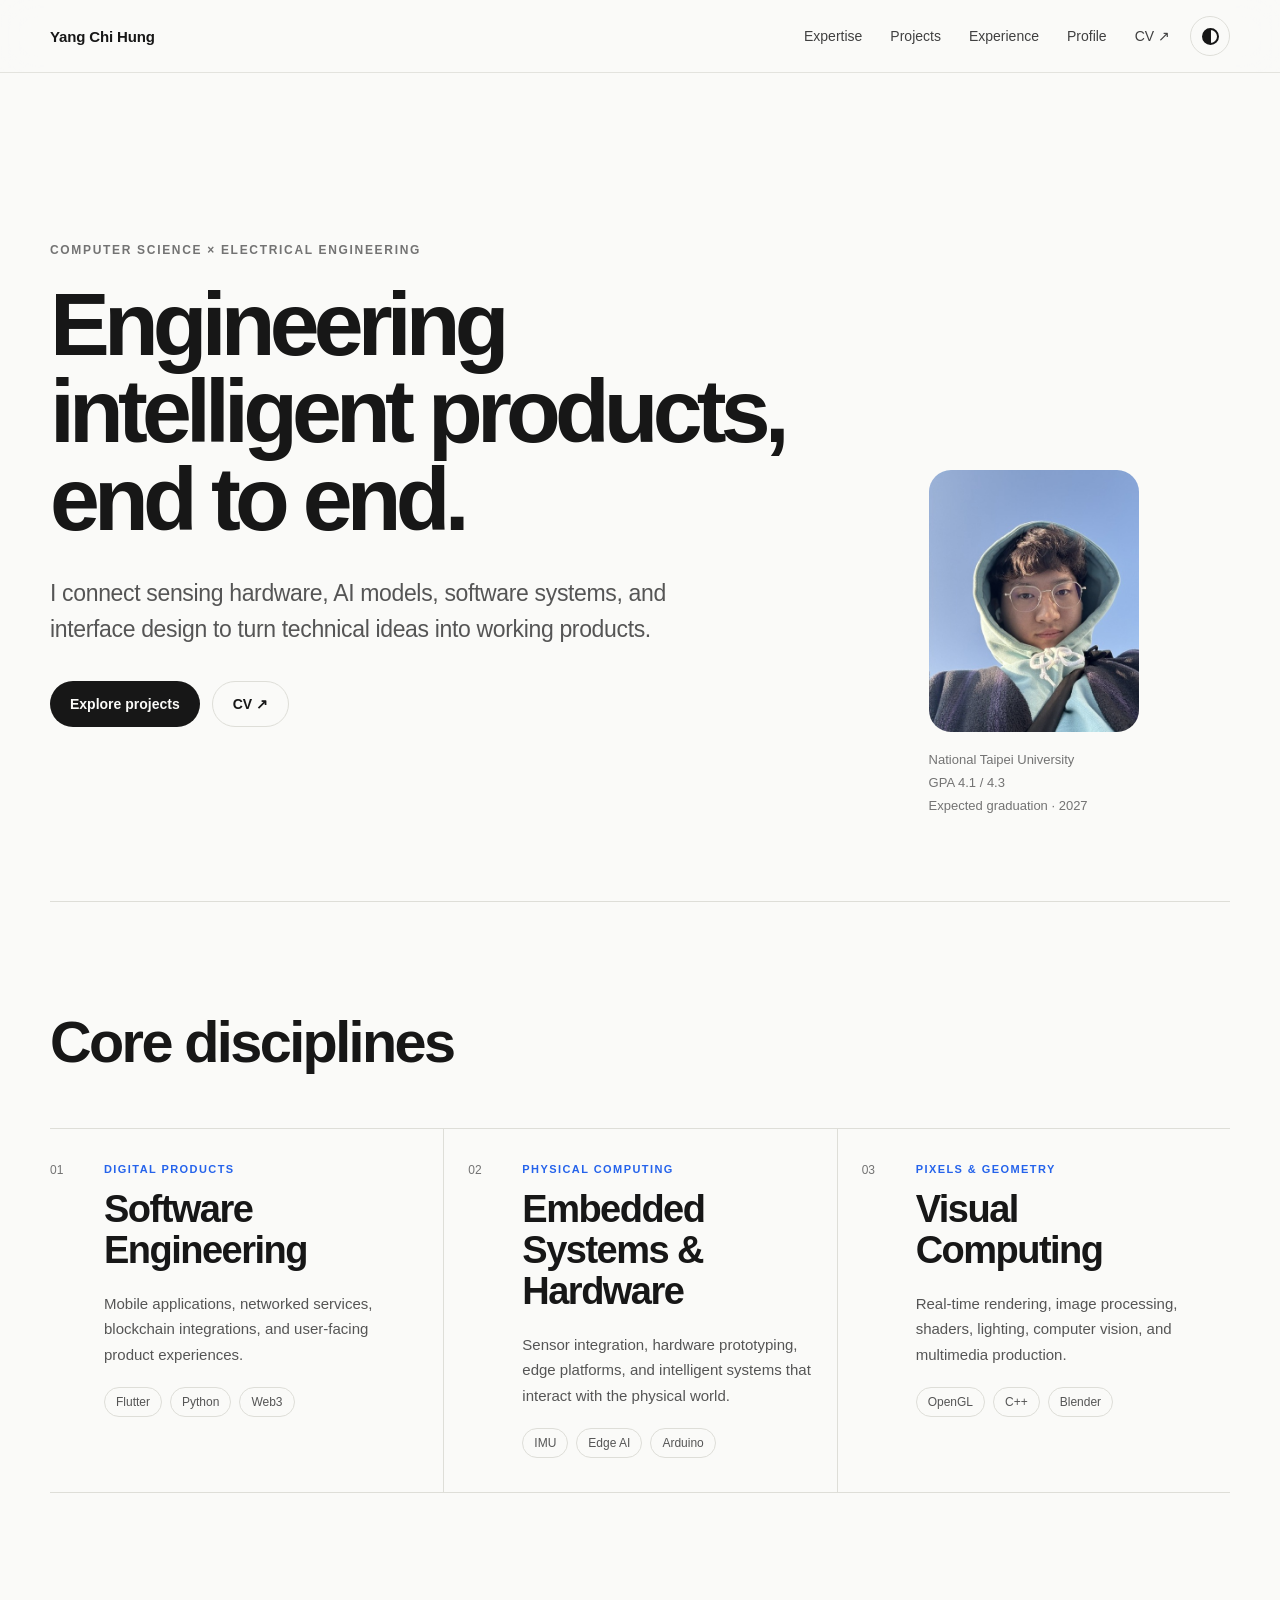
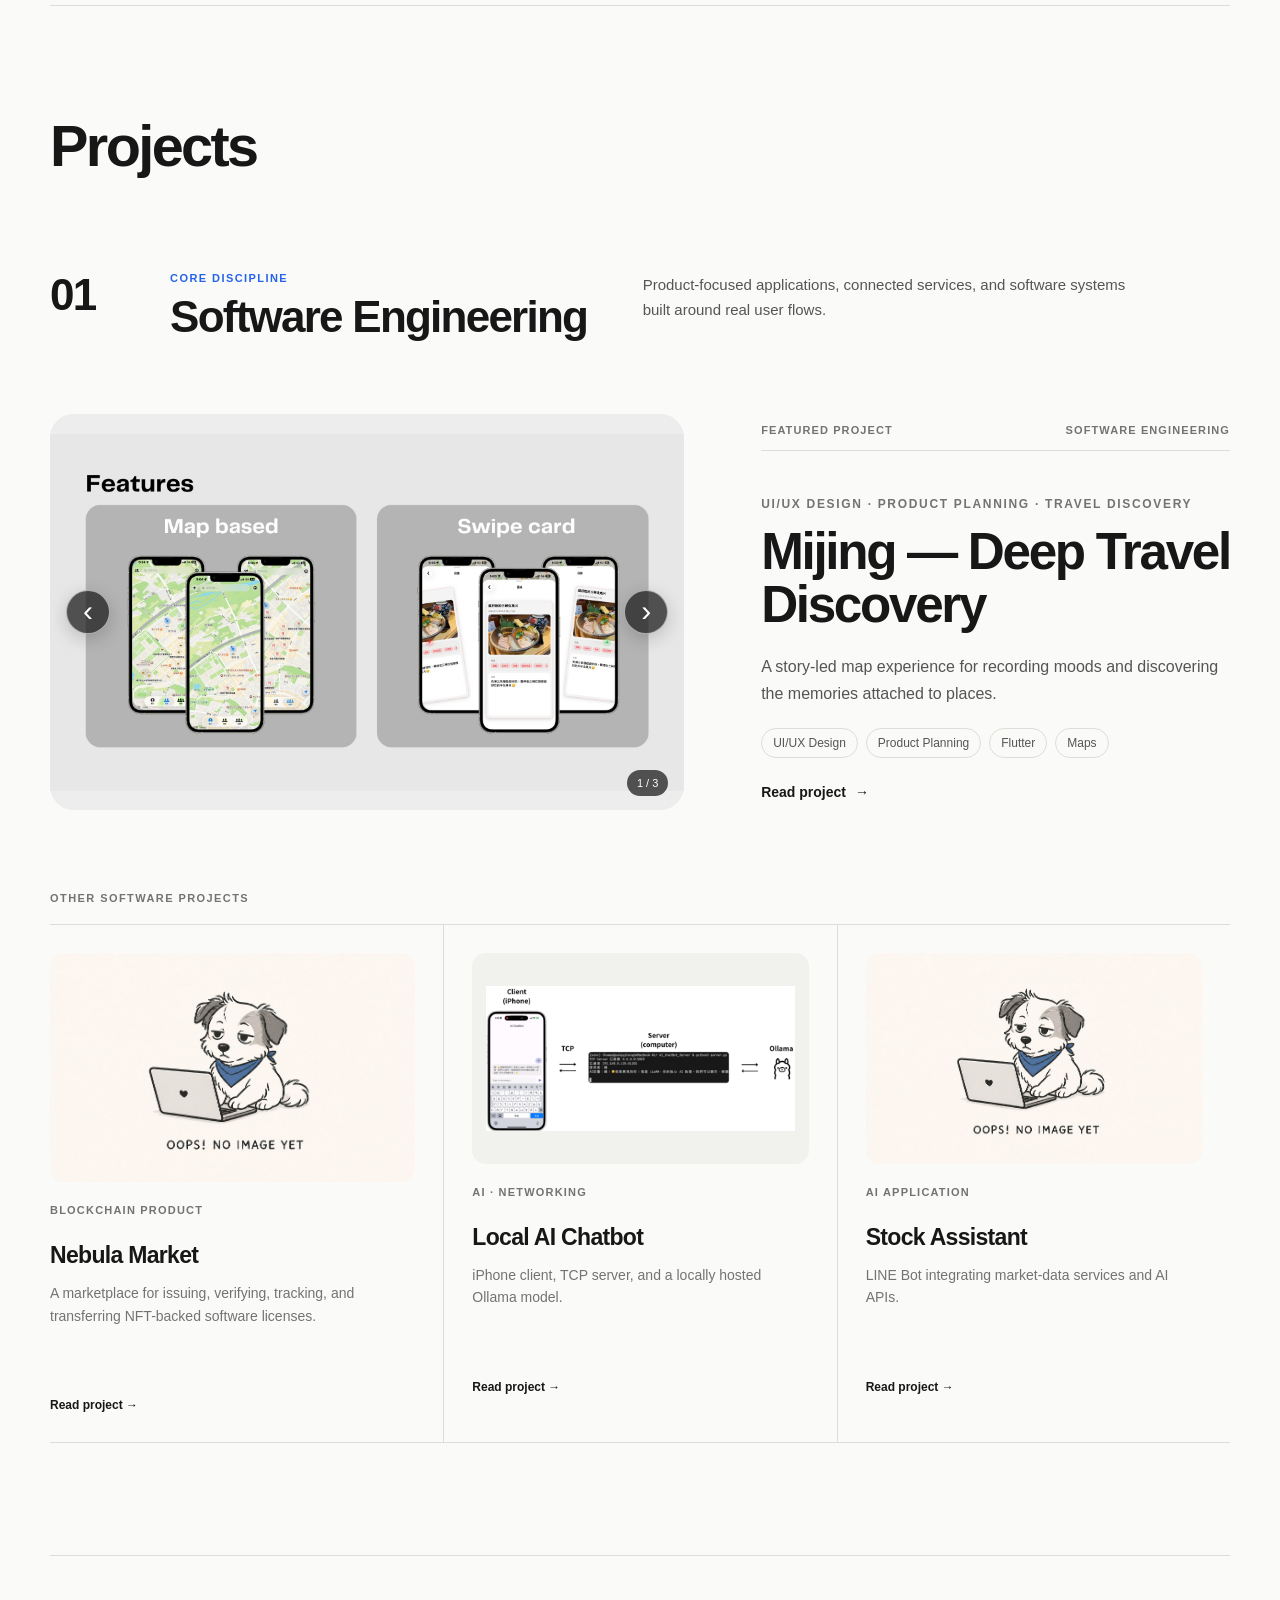
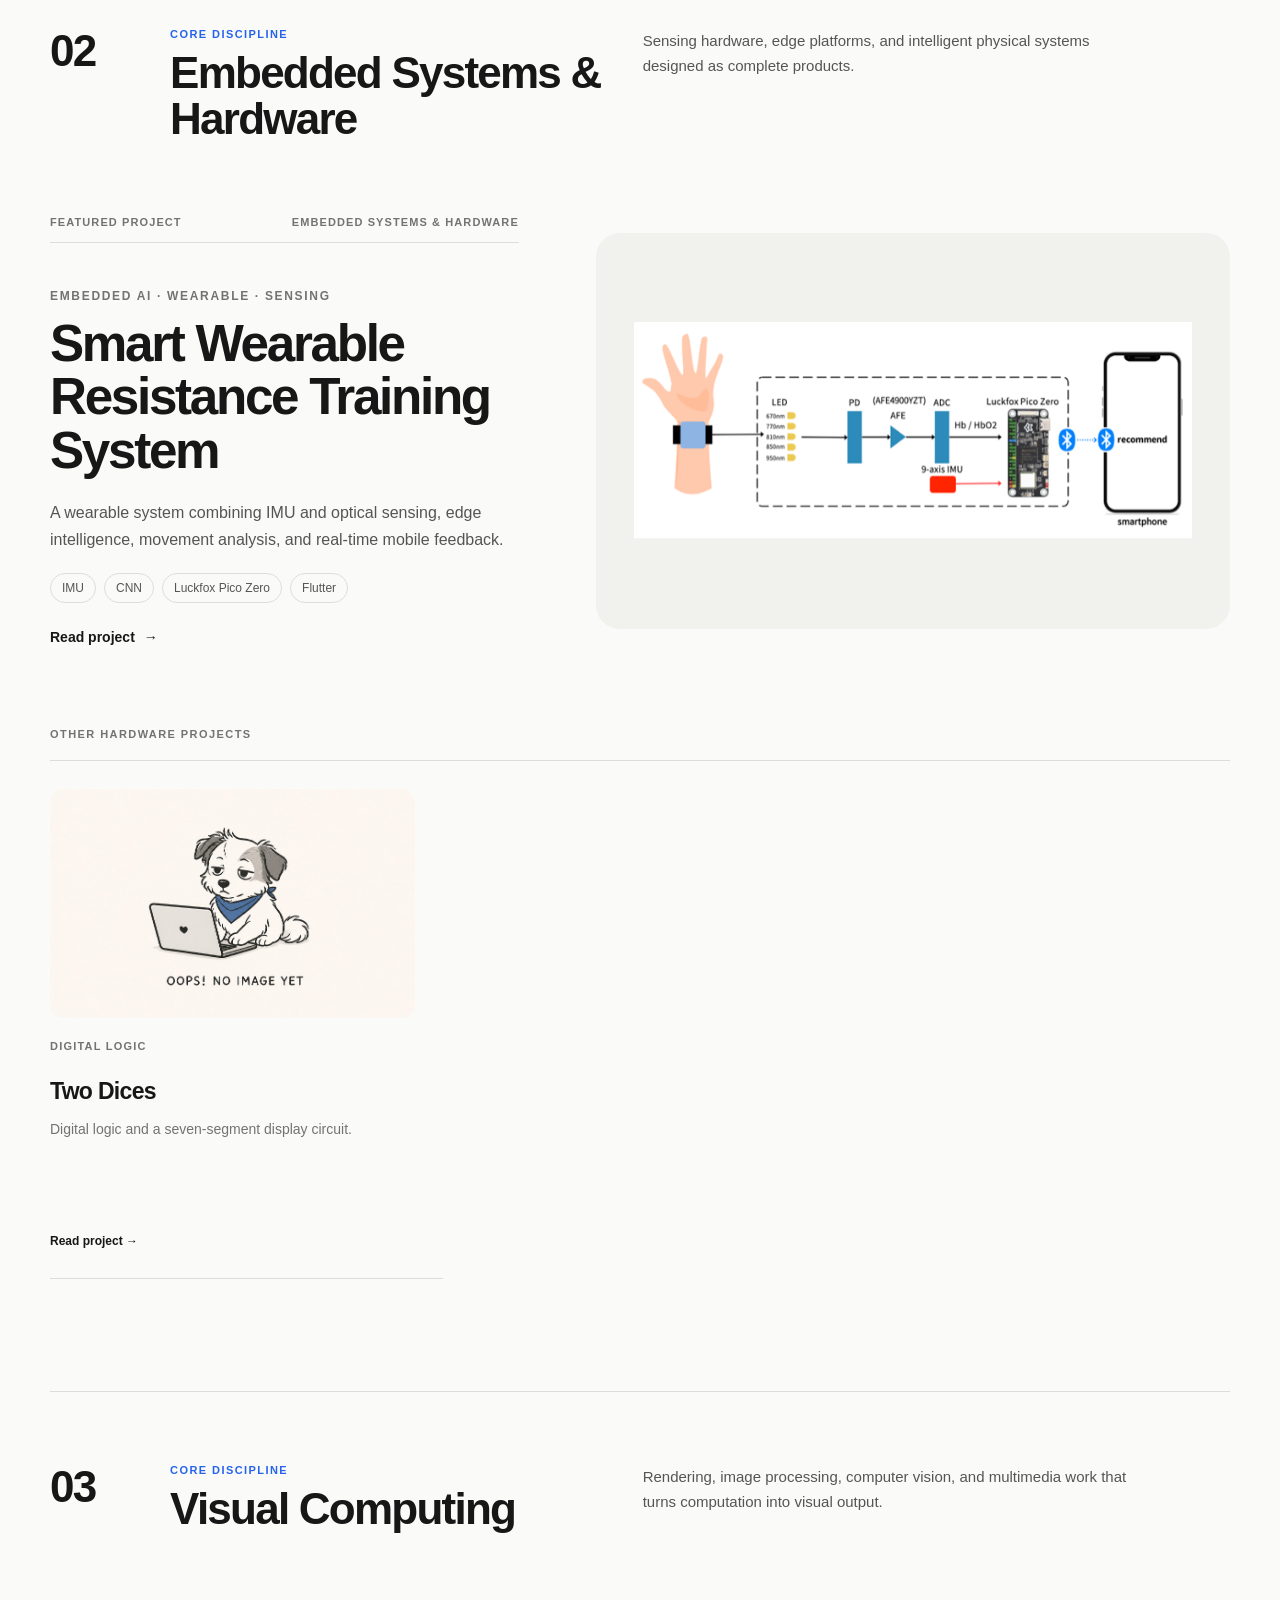
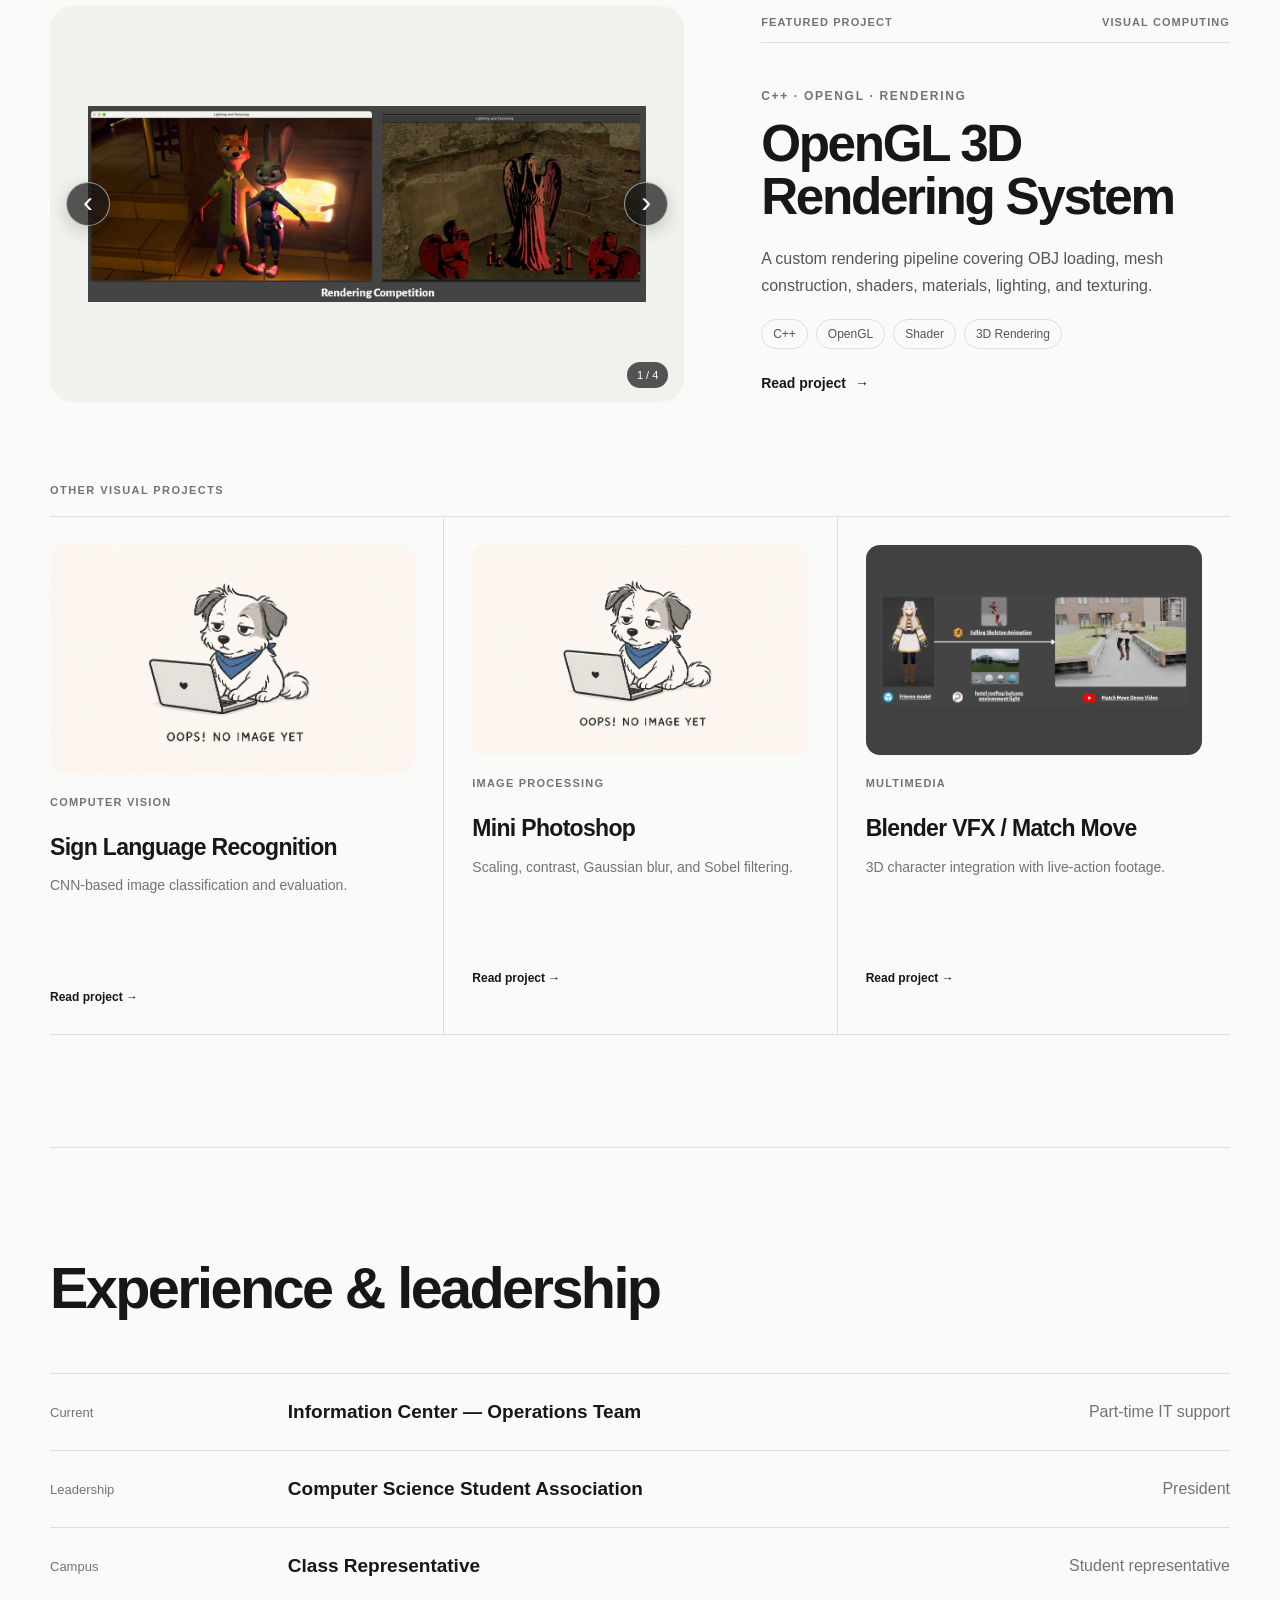
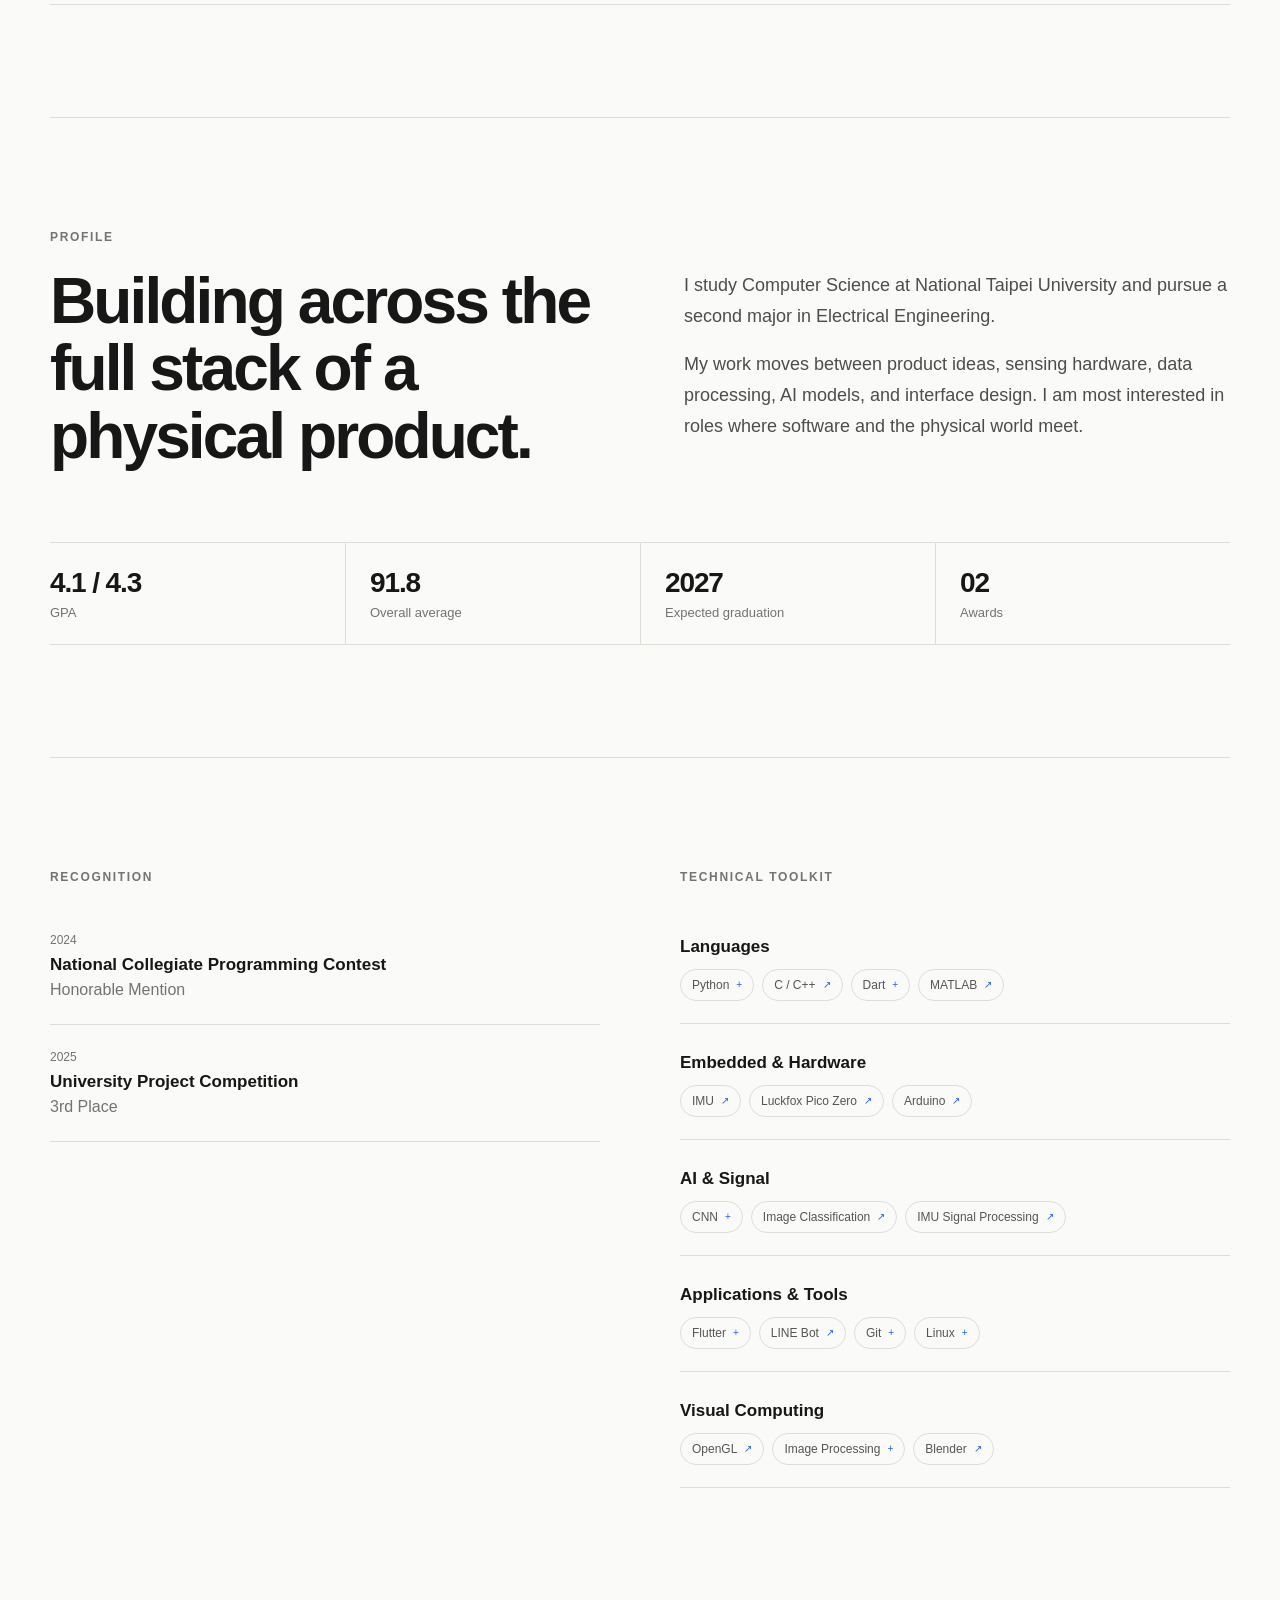
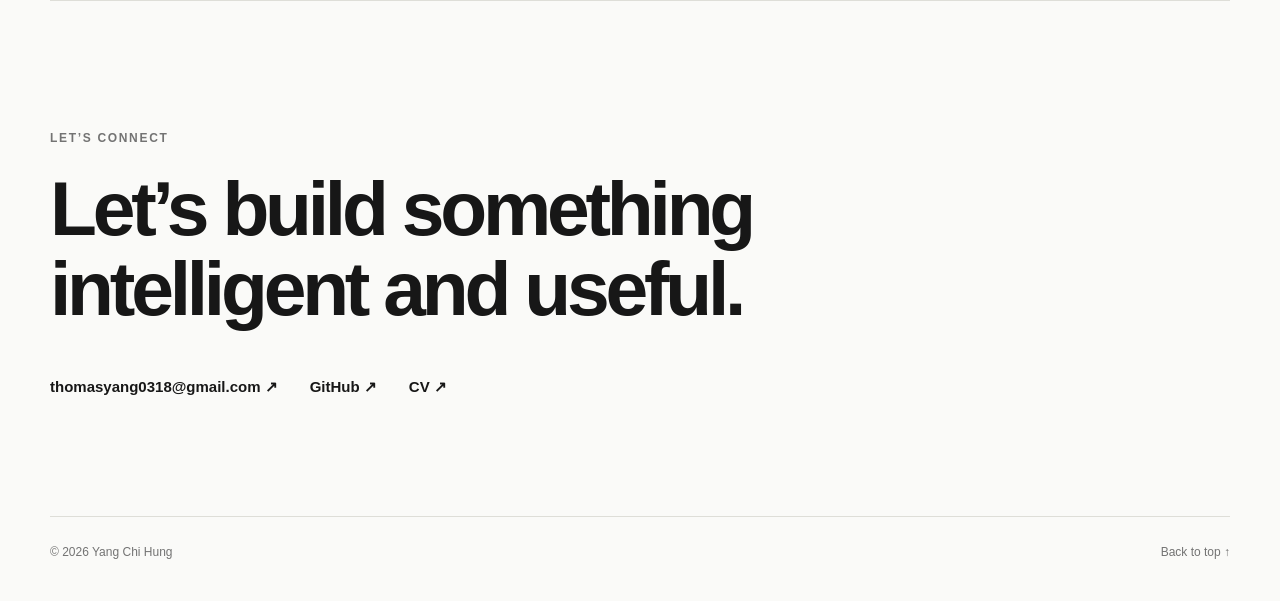
==== index.html @ 0f46e376 "Replace Mijing hosted video with YouTube Shorts" ====
<!doctype html>
<html lang="en">
<head>
  <meta charset="utf-8" />
  <meta name="viewport" content="width=device-width, initial-scale=1" />
  <meta name="description" content="Yang Chi Hung — Computer Science and Electrical Engineering portfolio spanning embedded systems, AI, software, and visual computing." />
  <title>Yang Chi Hung — Engineering Portfolio</title>
  <link rel="icon" href="assets/favicon.svg" type="image/svg+xml" />
  <script src="theme-init.js"></script>
  <link rel="stylesheet" href="styles.css?v=20260827-4" />
</head>
<body>
  <header class="site-header">
    <div class="wrap nav-wrap">
      <a class="brand" href="#top" aria-label="Yang Chi Hung home">Yang Chi Hung</a>
      <nav class="nav" aria-label="Primary navigation">
        <a href="#expertise">Expertise</a>
        <a href="#projects">Projects</a>
        <a href="#experience">Experience</a>
        <a href="#about">Profile</a>
        <a href="assets/documents/yang-chi-hung-cv.pdf" target="_blank" rel="noreferrer">CV ↗</a>
      </nav>
      <button class="nav-toggle" type="button" aria-label="Open navigation" aria-expanded="false"><span></span><span></span></button>
    </div>
  </header>

  <main id="top">
    <section class="hero wrap reveal">
      <div class="hero-copy">
        <p class="eyebrow">Computer Science × Electrical Engineering</p>
        <h1>Engineering intelligent products, end to end.</h1>
        <p class="hero-lead">I connect sensing hardware, AI models, software systems, and interface design to turn technical ideas into working products.</p>
        <div class="hero-actions">
          <a class="button button-dark" href="#projects">Explore projects</a>
          <a class="button button-light" href="assets/documents/yang-chi-hung-cv.pdf" target="_blank" rel="noreferrer">CV ↗</a>
        </div>
      </div>
      <div class="hero-aside">
        <img class="portrait" src="assets/images/profile.jpg" alt="Portrait of Yang Chi Hung" />
        <div class="hero-meta"><span>National Taipei University</span><span>GPA 4.1 / 4.3</span><span>Expected graduation · 2027</span></div>
      </div>
    </section>

    <section id="expertise" class="section wrap">
      <div class="section-heading section-heading-simple reveal">
        <h2 class="section-label">Core disciplines</h2>
      </div>
      <div class="expertise-grid expertise-grid-three">
        <article class="expertise-card reveal">
          <span class="expertise-index">01</span>
          <div><p class="expertise-kicker">Digital products</p><h3>Software Engineering</h3><p>Mobile applications, networked services, blockchain integrations, and user-facing product experiences.</p><div class="tags"><a href="#project-mijing">Flutter</a><a href="#project-local-ai-chatbot">Python</a><a href="#project-nebula">Web3</a></div></div>
        </article>
        <article class="expertise-card reveal">
          <span class="expertise-index">02</span>
          <div><p class="expertise-kicker">Physical computing</p><h3>Embedded Systems & Hardware</h3><p>Sensor integration, hardware prototyping, edge platforms, and intelligent systems that interact with the physical world.</p><div class="tags"><a href="#project-wearable">IMU</a><a href="#project-wearable">Edge AI</a><a href="#project-two-dices">Arduino</a></div></div>
        </article>
        <article class="expertise-card reveal">
          <span class="expertise-index">03</span>
          <div><p class="expertise-kicker">Pixels & geometry</p><h3>Visual Computing</h3><p>Real-time rendering, image processing, shaders, lighting, computer vision, and multimedia production.</p><div class="tags"><a href="#project-opengl">OpenGL</a><a href="#project-opengl">C++</a><a href="#project-blender-match-move">Blender</a></div></div>
        </article>
      </div>
    </section>

    <section id="projects" class="section wrap">
      <div class="section-heading section-heading-simple reveal">
        <h2 class="section-label">Projects</h2>
      </div>

      <div data-project-tracks>
      <div class="project-track">
        <header class="project-track-heading reveal">
          <span>01</span>
          <div><p>Core discipline</p><h3>Software Engineering</h3></div>
          <p>Product-focused applications, connected services, and software systems built around real user flows.</p>
        </header>
        <article id="project-mijing" class="flagship-project reveal">
          <div class="flagship-media placeholder-media project-carousel" data-carousel aria-label="Mijing project images">
            <div class="carousel-track"><a class="carousel-slide is-active" href="projects/project.html?id=mijing&amp;v=20260827-4"><img src="assets/images/project-placeholder-dog-en.jpg" alt="No image available for the Mijing project yet" /></a></div>
            <button class="carousel-button carousel-prev" type="button" aria-label="Previous image">‹</button>
            <button class="carousel-button carousel-next" type="button" aria-label="Next image">›</button>
            <div class="carousel-status" aria-live="polite"><span data-carousel-current>1</span> / <span data-carousel-total>1</span></div>
          </div>
          <div class="flagship-copy">
            <div class="flagship-meta"><span>Featured project</span><span>Software Engineering</span></div>
            <p class="project-type">Flutter · Mobile UX · Travel Discovery</p>
            <h3><a href="projects/project.html?id=mijing&amp;v=20260827-4">Mijing — Deep Travel Discovery</a></h3>
            <p>A map-based mobile experience that helps travelers discover destinations through visual exploration and swipeable recommendations.</p>
            <div class="tags"><span>Flutter</span><span>Maps</span><span>Travel Discovery</span><span>Product Design</span></div>
            <a class="text-link" href="projects/project.html?id=mijing&amp;v=20260827-4">Read project <span>→</span></a>
          </div>
        </article>
        <p class="other-projects-label reveal">Other software projects</p>
        <div class="other-project-grid">
          <a id="project-nebula" class="other-project reveal" href="projects/nebula.html"><div class="other-project-media"><img src="assets/images/project-placeholder-dog-en.jpg" alt="No image available for the Nebula Market project yet" /></div><div class="other-project-body"><span>Blockchain product</span><h3>Nebula Market</h3><p>A marketplace for issuing, verifying, tracking, and transferring NFT-backed software licenses.</p><b>Read project →</b></div></a>
          <a id="project-local-ai-chatbot" class="other-project reveal" href="projects/project.html?id=local-ai-chatbot"><div class="other-project-media"><img class="media-contain" src="assets/images/projects/software/local-ai-chatbot.png" alt="Local AI chatbot architecture connecting an iPhone client, TCP server, and Ollama" /></div><div class="other-project-body"><span>AI · Networking</span><h3>Local AI Chatbot</h3><p>iPhone client, TCP server, and a locally hosted Ollama model.</p><b>Read project →</b></div></a>
          <a id="project-stock-assistant" class="other-project reveal" href="projects/project.html?id=stock-assistant"><div class="other-project-media"><img src="assets/images/project-placeholder-dog-en.jpg" alt="No image available for the Stock Assistant project yet" /></div><div class="other-project-body"><span>AI application</span><h3>Stock Assistant</h3><p>LINE Bot integrating market-data services and AI APIs.</p><b>Read project →</b></div></a>
        </div>
      </div>

      <div class="project-track">
        <header class="project-track-heading reveal">
          <span>02</span>
          <div><p>Core discipline</p><h3>Embedded Systems & Hardware</h3></div>
          <p>Sensing hardware, edge platforms, and intelligent physical systems designed as complete products.</p>
        </header>
        <article id="project-wearable" class="flagship-project flagship-project-reverse reveal">
          <div class="flagship-media project-carousel" data-carousel aria-label="Wearable system project images">
            <div class="carousel-track"><a class="carousel-slide is-active" href="projects/wearable.html"><img src="assets/images/projects/embedded/wearable-system-architecture.png" alt="Wearable sensing architecture connecting optical sensors and an IMU to a Luckfox Pico Zero and smartphone" /></a></div>
            <button class="carousel-button carousel-prev" type="button" aria-label="Previous image">‹</button>
            <button class="carousel-button carousel-next" type="button" aria-label="Next image">›</button>
            <div class="carousel-status" aria-live="polite"><span data-carousel-current>1</span> / <span data-carousel-total>1</span></div>
          </div>
          <div class="flagship-copy">
            <div class="flagship-meta"><span>Featured project</span><span>Embedded Systems & Hardware</span></div>
            <p class="project-type">Embedded AI · Wearable · Sensing</p>
            <h3><a href="projects/wearable.html">Smart Wearable Resistance Training System</a></h3>
            <p>A wearable system combining IMU and optical sensing, edge intelligence, movement analysis, and real-time mobile feedback.</p>
            <div class="tags"><span>IMU</span><span>CNN</span><span>Luckfox Pico Zero</span><span>Flutter</span></div>
            <a class="text-link" href="projects/wearable.html">Read project <span>→</span></a>
          </div>
        </article>
        <p class="other-projects-label reveal">Other hardware projects</p>
        <div class="other-project-grid other-project-grid-short">
          <a id="project-two-dices" class="other-project reveal" href="projects/project.html?id=two-dices"><div class="other-project-media"><img src="assets/images/project-placeholder-dog-en.jpg" alt="No image available for the Two Dices project yet" /></div><div class="other-project-body"><span>Digital logic</span><h3>Two Dices</h3><p>Digital logic and a seven-segment display circuit.</p><b>Read project →</b></div></a>
        </div>
      </div>

      <div class="project-track">
        <header class="project-track-heading reveal">
          <span>03</span>
          <div><p>Core discipline</p><h3>Visual Computing</h3></div>
          <p>Rendering, image processing, computer vision, and multimedia work that turns computation into visual output.</p>
        </header>
        <article id="project-opengl" class="flagship-project reveal">
          <div class="flagship-media project-carousel" data-carousel aria-label="OpenGL project images">
            <div class="carousel-track">
              <a class="carousel-slide is-active" href="projects/opengl.html"><img src="assets/images/projects/visual/opengl-rendering.jpg" alt="OpenGL rendering competition scenes with lighting and texturing" /></a>
              <a class="carousel-slide" href="projects/opengl.html"><img src="assets/images/projects/visual/opengl-system-overview.jpg" alt="OpenGL OBJ loader, shader and material system, and lighting comparison" /></a>
            </div>
            <button class="carousel-button carousel-prev" type="button" aria-label="Previous image">‹</button>
            <button class="carousel-button carousel-next" type="button" aria-label="Next image">›</button>
            <div class="carousel-status" aria-live="polite"><span data-carousel-current>1</span> / <span data-carousel-total>2</span></div>
          </div>
          <div class="flagship-copy">
            <div class="flagship-meta"><span>Featured project</span><span>Visual Computing</span></div>
            <p class="project-type">C++ · OpenGL · Rendering</p>
            <h3><a href="projects/opengl.html">OpenGL 3D Rendering System</a></h3>
            <p>A custom rendering pipeline covering OBJ loading, mesh construction, shaders, materials, lighting, and texturing.</p>
            <div class="tags"><span>C++</span><span>OpenGL</span><span>Shader</span><span>3D Rendering</span></div>
            <a class="text-link" href="projects/opengl.html">Read project <span>→</span></a>
          </div>
        </article>
        <p class="other-projects-label reveal">Other visual projects</p>
        <div class="other-project-grid">
          <a id="project-sign-language-recognition" class="other-project reveal" href="projects/project.html?id=sign-language-recognition"><div class="other-project-media"><img src="assets/images/project-placeholder-dog-en.jpg" alt="No image available for the Sign Language Recognition project yet" /></div><div class="other-project-body"><span>Computer vision</span><h3>Sign Language Recognition</h3><p>CNN-based image classification and evaluation.</p><b>Read project →</b></div></a>
          <a id="project-mini-photoshop" class="other-project reveal" href="projects/project.html?id=mini-photoshop"><div class="other-project-media"><img src="assets/images/project-placeholder-dog-en.jpg" alt="No image available for the Mini Photoshop project yet" /></div><div class="other-project-body"><span>Image processing</span><h3>Mini Photoshop</h3><p>Scaling, contrast, Gaussian blur, and Sobel filtering.</p><b>Read project →</b></div></a>
          <a id="project-blender-match-move" class="other-project reveal" href="projects/project.html?id=blender-match-move"><div class="other-project-media"><img class="media-contain media-dark" src="assets/images/projects/visual/blender-match-move.jpg" alt="Blender match move workflow and final character integration" /></div><div class="other-project-body"><span>Multimedia</span><h3>Blender VFX / Match Move</h3><p>3D character integration with live-action footage.</p><b>Read project →</b></div></a>
        </div>
      </div>
      </div>
    </section>

    <section id="experience" class="section wrap reveal">
      <div class="section-heading section-heading-simple"><h2 class="section-label">Experience &amp; leadership</h2></div>
      <div class="timeline">
        <div class="timeline-row"><span>Current</span><h3>Information Center — Operations Team</h3><p>Part-time IT support</p></div>
        <div class="timeline-row"><span>Leadership</span><h3>Computer Science Student Association</h3><p>President</p></div>
        <div class="timeline-row"><span>Campus</span><h3>Class Representative</h3><p>Student representative</p></div>
      </div>
    </section>

    <section id="about" class="section wrap reveal">
      <div class="section-label">Profile</div>
      <div class="about-grid"><h2>Building across the full stack of a physical product.</h2><div class="about-copy"><p>I study Computer Science at National Taipei University and pursue a second major in Electrical Engineering.</p><p>My work moves between product ideas, sensing hardware, data processing, AI models, and interface design. I am most interested in roles where software and the physical world meet.</p></div></div>
      <div class="stats"><div><strong>4.1 / 4.3</strong><span>GPA</span></div><div><strong>91.8</strong><span>Overall average</span></div><div><strong>2027</strong><span>Expected graduation</span></div><div><strong>02</strong><span>Awards</span></div></div>
    </section>

    <section class="section wrap reveal">
      <div class="split-section">
        <div><div class="section-label">Recognition</div><div class="award-list"><div><span>2024</span><h3>National Collegiate Programming Contest</h3><p>Honorable Mention</p></div><div><span>2025</span><h3>University Project Competition</h3><p>3rd Place</p></div></div></div>
        <div>
          <div class="section-label">Technical toolkit</div>
          <div class="skill-list" data-skill-groups>
            <div><h3>Languages</h3><div class="skill-tags"><a class="skill-tag" href="#project-local-ai-chatbot">Python<span aria-hidden="true">↗</span></a><a class="skill-tag" href="#project-opengl">C / C++<span aria-hidden="true">↗</span></a><a class="skill-tag" href="#project-mijing">Dart<span aria-hidden="true">↗</span></a><a class="skill-tag" href="#project-wearable">MATLAB<span aria-hidden="true">↗</span></a></div></div>
            <div><h3>Embedded & Hardware</h3><div class="skill-tags"><a class="skill-tag" href="#project-wearable">IMU<span aria-hidden="true">↗</span></a><a class="skill-tag" href="#project-wearable">Luckfox Pico Zero<span aria-hidden="true">↗</span></a><a class="skill-tag" href="#project-two-dices">Arduino<span aria-hidden="true">↗</span></a></div></div>
            <div><h3>AI & Signal</h3><div class="skill-tags"><a class="skill-tag" href="#project-wearable">CNN<span aria-hidden="true">↗</span></a><a class="skill-tag" href="#project-sign-language-recognition">Image Classification<span aria-hidden="true">↗</span></a><a class="skill-tag" href="#project-wearable">IMU Signal Processing<span aria-hidden="true">↗</span></a></div></div>
            <div><h3>Applications & Tools</h3><div class="skill-tags"><a class="skill-tag" href="#project-mijing">Flutter<span aria-hidden="true">↗</span></a><a class="skill-tag" href="#project-stock-assistant">LINE Bot<span aria-hidden="true">↗</span></a><a class="skill-tag" href="#project-local-ai-chatbot">Git<span aria-hidden="true">↗</span></a><a class="skill-tag" href="#project-local-ai-chatbot">Linux<span aria-hidden="true">↗</span></a></div></div>
            <div><h3>Visual Computing</h3><div class="skill-tags"><a class="skill-tag" href="#project-opengl">OpenGL<span aria-hidden="true">↗</span></a><a class="skill-tag" href="#project-mini-photoshop">Image Processing<span aria-hidden="true">↗</span></a><a class="skill-tag" href="#project-blender-match-move">Blender<span aria-hidden="true">↗</span></a></div></div>
          </div>
        </div>
      </div>
    </section>

    <section id="contact" class="contact-section wrap reveal">
      <p class="eyebrow">Let’s connect</p>
      <h2>Let’s build something<br />intelligent and useful.</h2>
      <div class="contact-links"><a href="mailto:thomasyang0318@gmail.com">thomasyang0318@gmail.com ↗</a><a href="https://github.com/ThomasYang0318" target="_blank" rel="noreferrer">GitHub ↗</a><a href="assets/documents/yang-chi-hung-cv.pdf" target="_blank" rel="noreferrer">CV ↗</a></div>
    </section>
  </main>

  <footer class="footer wrap"><span>© <span id="year"></span> Yang Chi Hung</span><a href="#top">Back to top ↑</a></footer>
  <script type="module" src="script.js?v=20260827-4"></script>
</body>
</html>
---- styles.css ----
:root {
  --bg: #fafaf8;
  --surface: #f1f1ed;
  --surface-2: #ffffff;
  --text: #171717;
  --ink: #171717;
  --muted: #737373;
  --line: #deded8;
  --line-strong: #bdbdb5;
  --accent: #2563eb;
  --copy: #555555;
  --copy-strong: #4d4d4d;
  --nav-text: #404040;
  --header-bg: rgba(250,250,248,.86);
  --header-line: rgba(222,222,216,.82);
  --card-wash: rgba(255,255,255,.44);
  --accent-wash: rgba(37,99,235,.06);
  --dialog-shadow: rgba(0,0,0,.24);
  --menu-shadow: rgba(0,0,0,.08);
  --max: 1180px;
  --radius: 24px;
  color-scheme: light;
}

:root[data-theme='dark'] {
  --bg: #0b0b0b;
  --surface: #171717;
  --surface-2: #222222;
  --text: #f4f4f1;
  --ink: #f4f4f1;
  --muted: #a3a3a3;
  --line: #323232;
  --line-strong: #565656;
  --accent: #7aa2ff;
  --copy: #c2c2c0;
  --copy-strong: #d0d0cd;
  --nav-text: #d6d6d3;
  --header-bg: rgba(11,11,11,.86);
  --header-line: rgba(50,50,50,.86);
  --card-wash: rgba(255,255,255,.04);
  --accent-wash: rgba(122,162,255,.12);
  --dialog-shadow: rgba(0,0,0,.55);
  --menu-shadow: rgba(0,0,0,.38);
  color-scheme: dark;
}

@media (prefers-color-scheme: dark) {
  :root:not([data-theme]) {
    --bg: #0b0b0b;
    --surface: #171717;
    --surface-2: #222222;
    --text: #f4f4f1;
    --ink: #f4f4f1;
    --muted: #a3a3a3;
    --line: #323232;
    --line-strong: #565656;
    --accent: #7aa2ff;
    --copy: #c2c2c0;
    --copy-strong: #d0d0cd;
    --nav-text: #d6d6d3;
    --header-bg: rgba(11,11,11,.86);
    --header-line: rgba(50,50,50,.86);
    --card-wash: rgba(255,255,255,.04);
    --accent-wash: rgba(122,162,255,.12);
    --dialog-shadow: rgba(0,0,0,.55);
    --menu-shadow: rgba(0,0,0,.38);
    color-scheme: dark;
  }
}

* { box-sizing: border-box; }
html { scroll-behavior: smooth; }
body {
  margin: 0;
  background: var(--bg);
  color: var(--text);
  font-family: Inter, ui-sans-serif, -apple-system, BlinkMacSystemFont, "Segoe UI", "Noto Sans TC", sans-serif;
  -webkit-font-smoothing: antialiased;
  transition: background-color .25s ease, color .25s ease;
}
a { color: inherit; text-decoration: none; }
img { display: block; width: 100%; }
.wrap { width: min(calc(100% - 48px), var(--max)); margin: 0 auto; }

.site-header {
  position: sticky;
  top: 0;
  z-index: 50;
  border-bottom: 1px solid var(--header-line);
  background: var(--header-bg);
  backdrop-filter: blur(18px);
  transition: border-color .25s ease, background-color .25s ease;
}
.nav-wrap { height: 72px; display: flex; align-items: center; justify-content: space-between; }
.brand { font-size: 15px; font-weight: 700; letter-spacing: -.01em; }
.nav { display: flex; gap: 28px; margin-left:auto; font-size: 14px; color: var(--nav-text); }
.nav a { transition: color .2s ease; }
.nav a:hover { color: var(--accent); }
.theme-toggle { display:grid; width:40px; height:40px; margin-left:20px; padding:0; place-items:center; border:1px solid var(--line); border-radius:50%; color:var(--text); background:transparent; cursor:pointer; transition:border-color .2s ease, color .2s ease, background-color .2s ease; }
.theme-toggle:hover, .theme-toggle:focus-visible { border-color:var(--accent); color:var(--accent); background:var(--accent-wash); }
.theme-toggle:focus-visible { outline:3px solid var(--accent-wash); outline-offset:3px; }
.theme-toggle-icon { display:block; width:17px; height:17px; border:2px solid currentColor; border-radius:50%; background:linear-gradient(90deg,currentColor 50%,transparent 50%); transition:transform .25s ease; }
:root[data-theme='dark'] .theme-toggle-icon { transform:rotate(180deg); }
.nav-toggle { display: none; background: none; border: 0; padding: 10px; cursor: pointer; }
.nav-toggle span { display:block; width:22px; height:1.5px; margin:5px; background:var(--text); }

.hero {
  min-height: calc(100vh - 72px);
  display: grid;
  grid-template-columns: minmax(0, 1.45fr) minmax(280px, .55fr);
  align-items: center;
  gap: 84px;
  padding-top: 80px;
  padding-bottom: 84px;
}
.eyebrow, .section-label, .project-type {
  margin: 0 0 24px;
  font-size: 12px;
  font-weight: 700;
  text-transform: uppercase;
  letter-spacing: .14em;
  color: var(--muted);
}
.hero h1 {
  margin: 0;
  max-width: 840px;
  font-size: clamp(54px, 7vw, 96px);
  line-height: .98;
  letter-spacing: -.065em;
  font-weight: 650;
}
.hero-lead { max-width: 690px; margin: 32px 0 0; color: var(--copy); font-size: clamp(18px, 2vw, 23px); line-height: 1.55; letter-spacing: -.015em; }
.hero-actions { display: flex; gap: 12px; margin-top: 34px; }
.button { display: inline-flex; align-items: center; justify-content: center; min-height: 46px; padding: 0 20px; border-radius: 999px; font-size: 14px; font-weight: 650; transition: transform .2s ease, background .2s ease; }
.button:hover { transform: translateY(-2px); }
.button-dark { background: var(--text); color: var(--bg); }
.button-light { border: 1px solid var(--line); background: transparent; }
.hero-aside { align-self: end; padding-bottom: 4px; }
.portrait { width: 210px; max-width: 100%; aspect-ratio: 4 / 5; object-fit: cover; border-radius: 22px; filter: saturate(.82); }
.hero-meta { display: grid; gap: 8px; margin-top: 20px; font-size: 13px; color: var(--muted); }

.section { padding: 112px 0; border-top: 1px solid var(--line); }
.section h2 { margin: 0; font-size: clamp(36px, 5vw, 64px); line-height: 1.05; letter-spacing: -.045em; font-weight: 620; }
.about-grid { display:grid; grid-template-columns: 1fr 1fr; gap: 88px; }
.about-copy { font-size: 18px; line-height: 1.7; color: var(--copy-strong); }
.about-copy p:first-child { margin-top: 2px; }
.stats { margin-top: 72px; display:grid; grid-template-columns:repeat(4,1fr); border-top:1px solid var(--line); border-bottom:1px solid var(--line); }
.stats div { padding: 24px 18px 24px 0; }
.stats div + div { border-left:1px solid var(--line); padding-left:24px; }
.stats strong { display:block; font-size: 28px; letter-spacing:-.04em; }
.stats span { display:block; margin-top:6px; font-size:13px; color:var(--muted); }
.section-heading { display:grid; grid-template-columns: .35fr 1fr; gap:40px; align-items:end; margin-bottom:56px; }
.section-heading .section-label { margin:0; }
.section-heading.compact { align-items:start; }
.section-heading.compact h2 { font-size: clamp(32px,4vw,48px); max-width:750px; }
.section-heading-simple { display:block; }
.section-heading-simple .section-label { color:var(--ink); font-size:clamp(34px,4.5vw,60px); font-weight:720; line-height:1; letter-spacing:-.045em; text-transform:none; }

.expertise-grid { display:grid; grid-template-columns:1fr 1fr; border-top:1px solid var(--line); }
.expertise-card { display:grid; grid-template-columns:48px 1fr; gap:20px; min-height:310px; padding:34px 30px 34px 0; border-bottom:1px solid var(--line); }
.expertise-card:nth-child(even) { padding-left:30px; border-left:1px solid var(--line); }
.expertise-index { color:var(--muted); font-size:12px; font-variant-numeric:tabular-nums; }
.expertise-kicker { margin:0 0 14px; color:var(--accent); font-size:11px; font-weight:750; letter-spacing:.13em; text-transform:uppercase; }
.expertise-card h3 { margin:0; font-size:clamp(27px,3vw,38px); line-height:1.08; letter-spacing:-.04em; font-weight:620; }
.expertise-card > div > p:not(.expertise-kicker) { max-width:480px; margin:20px 0 0; color:var(--copy); font-size:15px; line-height:1.7; }
.expertise-grid-three { grid-template-columns:repeat(3,1fr); }
.expertise-grid-three .expertise-card { grid-template-columns:34px 1fr; min-height:360px; padding:34px 24px; border-left:1px solid var(--line); }
.expertise-grid-three .expertise-card:first-child { padding-left:0; border-left:0; }

.project-track { padding-top:40px; }
.project-track + .project-track { margin-top:112px; padding-top:72px; border-top:1px solid var(--line); }
.project-track-heading { display:grid; grid-template-columns:.15fr .75fr 1fr; gap:32px; align-items:start; padding-bottom:42px; }
.project-track-heading > span { color:var(--ink); font-size:clamp(29px,4vw,44px); font-weight:620; line-height:1.05; letter-spacing:-.04em; font-variant-numeric:tabular-nums; }
.project-track-heading div > p { margin:0 0 10px; color:var(--accent); font-size:11px; font-weight:750; letter-spacing:.13em; text-transform:uppercase; }
.project-track-heading h3 { margin:0; font-size:clamp(29px,4vw,44px); line-height:1.05; letter-spacing:-.04em; font-weight:620; }
.project-track-heading > p { max-width:500px; margin:0; color:var(--copy); font-size:15px; line-height:1.7; }
.other-projects-label { margin:8px 0 20px; color:var(--muted); font-size:11px; font-weight:750; letter-spacing:.13em; text-transform:uppercase; }

.flagship-project { display:grid; grid-template-columns:minmax(0,1.15fr) minmax(320px,.85fr); gap:clamp(38px,6vw,80px); align-items:center; padding:32px 0 74px; }
.flagship-project:last-child { padding-bottom:0; }
.flagship-project-reverse { grid-template-columns:minmax(320px,.85fr) minmax(0,1.15fr); }
.flagship-project-reverse .flagship-media { order:2; }
.flagship-project-reverse .flagship-copy { order:1; }
.flagship-media { display:block; overflow:hidden; border-radius:var(--radius); background:var(--surface); }
.flagship-media .carousel-slide { width:100%; aspect-ratio:16/10; }
.flagship-media img { height:100%; object-fit:contain; padding:clamp(20px,3vw,44px); transition:transform .4s ease; }
.flagship-media:hover img { transform:scale(1.015); }
.flagship-media.placeholder-media img { padding:0; object-fit:cover; }
.flagship-media.presentation-media img { padding:0; object-fit:contain; background:#ededed; }
.project-carousel { position:relative; }
.carousel-slide { display:none; }
.carousel-slide.is-active { display:block; }
.carousel-button {
  position:absolute;
  top:50%;
  z-index:3;
  width:44px;
  height:44px;
  padding:0 0 3px;
  border:1px solid rgba(255,255,255,.55);
  border-radius:50%;
  color:#fff;
  background:rgba(23,23,23,.72);
  box-shadow:0 5px 18px rgba(0,0,0,.18);
  font:400 30px/1 sans-serif;
  cursor:pointer;
  transform:translateY(-50%);
  transition:background .2s ease, transform .2s ease;
}
.carousel-button:hover { background:var(--accent); transform:translateY(-50%) scale(1.05); }
.carousel-button:focus-visible { outline:3px solid rgba(37,99,235,.35); outline-offset:3px; }
.carousel-prev { left:16px; }
.carousel-next { right:16px; }
.carousel-status { position:absolute; right:16px; bottom:14px; z-index:3; padding:7px 10px; border-radius:999px; color:#fff; background:rgba(23,23,23,.72); font-size:11px; font-variant-numeric:tabular-nums; }
.project-carousel.is-single .carousel-button, .project-carousel.is-single .carousel-status { display:none; }
.project-carousel:focus-visible { outline:3px solid rgba(37,99,235,.35); outline-offset:4px; }
.project-detail-carousel .carousel-track { width:100%; }
.video-grid { display:grid; grid-template-columns:repeat(2,minmax(0,1fr)); gap:24px; }
.video-grid-single { grid-template-columns:1fr; }
.video-card { min-width:0; }
.video-embed { position:relative; overflow:hidden; aspect-ratio:16/9; border-radius:18px; background:#171717; }
.video-embed iframe, .video-embed video { position:absolute; inset:0; width:100%; height:100%; border:0; }
.video-embed video { object-fit:contain; background:#171717; }
.video-grid-single .video-card-portrait { width:min(100%,420px); }
.video-card-portrait .video-embed { aspect-ratio:9/16; }
.video-card h3 { margin:14px 0 0; font-size:15px; line-height:1.4; }
.feature-tour-shell { --feature-accent:#c92a2a; }
.feature-tour-heading { max-width:850px; }
.feature-tour-heading .eyebrow { margin-bottom:12px; color:var(--feature-accent); }
.feature-tour-heading h3 { margin:0; font-size:clamp(38px,5vw,64px); line-height:1.02; letter-spacing:-.05em; }
.feature-tour-heading > p:last-child { max-width:760px; margin:20px 0 0; color:var(--copy); font-size:17px; line-height:1.7; }
.feature-tour-map { position:relative; overflow:hidden; margin-top:42px; border:1px solid var(--line); border-radius:26px; background:#ededed; }
.feature-tour-map > img { aspect-ratio:16/9; object-fit:contain; }
.feature-hotspot { position:absolute; left:var(--hotspot-x); top:var(--hotspot-y); width:42px; height:42px; padding:0; border:2px solid #fff; border-radius:50%; color:#fff; background:rgba(23,23,23,.76); box-shadow:0 5px 18px rgba(0,0,0,.28); cursor:pointer; transform:translate(-50%,-50%); transition:background .2s ease, box-shadow .2s ease, transform .2s ease; }
.feature-hotspot::before { content:''; position:absolute; inset:13px; border-radius:50%; background:currentColor; }
.feature-hotspot span { position:absolute; left:50%; bottom:calc(100% + 8px); width:max-content; max-width:150px; padding:6px 8px; border-radius:7px; color:var(--feature-accent); background:#fff; box-shadow:0 4px 14px rgba(0,0,0,.18); font:700 11px/1.2 Inter,ui-sans-serif,sans-serif; opacity:0; pointer-events:none; transform:translate(-50%,4px); transition:opacity .2s ease, transform .2s ease; }
.feature-hotspot:hover, .feature-hotspot:focus-visible { transform:translate(-50%,-50%) scale(1.1); }
.feature-hotspot:hover span, .feature-hotspot:focus-visible span, .feature-hotspot.is-active span { opacity:1; transform:translate(-50%,0); }
.feature-hotspot.is-active { color:#fff; background:var(--feature-accent); box-shadow:0 0 0 4px rgba(201,42,42,.2),0 5px 18px rgba(0,0,0,.28); }
.feature-hotspot:focus-visible { outline:3px solid rgba(201,42,42,.34); outline-offset:3px; }
.feature-tour-tabs { display:grid; grid-template-columns:repeat(6,minmax(0,1fr)); gap:8px; margin-top:14px; }
.feature-tour-tab { min-height:54px; padding:11px 13px; border:1px solid var(--line); border-radius:13px; color:var(--copy); background:transparent; font:650 12px/1.3 Inter,ui-sans-serif,sans-serif; text-align:left; cursor:pointer; transition:border-color .2s ease, color .2s ease, background .2s ease; }
.feature-tour-tab:hover, .feature-tour-tab:focus-visible, .feature-tour-tab.is-active { border-color:var(--feature-accent); color:var(--feature-accent); background:rgba(201,42,42,.06); }
.feature-tour-tab:focus-visible { outline:3px solid rgba(201,42,42,.24); outline-offset:2px; }
.feature-tour-detail { display:grid; grid-template-columns:minmax(0,1.55fr) minmax(280px,.45fr); gap:18px; margin-top:18px; }
.feature-tour-panel { display:flex; min-height:100%; padding:36px; justify-content:center; flex-direction:column; border:1px solid var(--line); border-radius:22px; background:var(--surface); }
.feature-tour-preview { overflow:hidden; aspect-ratio:16/9; border:1px solid var(--line); border-radius:22px; background:#ededed; }
.feature-tour-preview img { height:100%; object-fit:contain; }
.feature-tour-index { margin:0; color:var(--muted); font-size:10px; font-weight:750; letter-spacing:.13em; text-transform:uppercase; }
.feature-tour-panel h3 { margin:10px 0 0; color:var(--feature-accent); font-size:clamp(30px,3vw,43px); line-height:1.05; letter-spacing:-.04em; }
.feature-tour-panel > p:last-child { margin:18px 0 0; color:var(--copy); font-size:16px; line-height:1.7; }
.project-story-heading { max-width:850px; }
.project-story-heading .eyebrow { margin-bottom:12px; }
.project-story-heading h2 { margin:0; font-size:clamp(42px,6vw,72px); line-height:1; letter-spacing:-.055em; font-weight:640; }
.project-story-heading > p:last-child { max-width:700px; margin:22px 0 0; color:var(--copy); font-size:17px; line-height:1.7; }
.story-navigation { position:sticky; top:12px; z-index:12; display:grid; grid-template-columns:repeat(5,1fr); gap:1px; overflow:hidden; margin-top:42px; border:1px solid var(--line); border-radius:16px; background:var(--line); box-shadow:0 10px 30px var(--menu-shadow); }
.story-navigation a { display:flex; min-height:64px; padding:13px 15px; align-items:center; gap:10px; color:var(--copy); background:var(--bg); font-size:12px; font-weight:700; transition:color .2s ease, background .2s ease; }
.story-navigation a:hover, .story-navigation a:focus-visible { color:var(--accent); background:var(--surface); }
.story-navigation span { color:var(--accent); font-variant-numeric:tabular-nums; }
.story-chapter { padding:112px 0 12px; scroll-margin-top:84px; }
.story-chapter + .story-chapter { margin-top:88px; border-top:1px solid var(--line); }
.story-chapter-heading { display:grid; grid-template-columns:.32fr 1fr; gap:50px; margin-bottom:44px; }
.story-chapter-heading > div:first-child { display:flex; align-items:baseline; gap:14px; }
.story-chapter-heading span { color:var(--accent); font-size:34px; font-weight:650; letter-spacing:-.04em; }
.story-chapter-heading > div:first-child p { margin:0; color:var(--muted); font-size:11px; font-weight:750; letter-spacing:.12em; text-transform:uppercase; }
.story-chapter-heading h3 { max-width:780px; margin:0; font-size:clamp(34px,4.5vw,58px); line-height:1.04; letter-spacing:-.05em; }
.story-chapter-heading > div:last-child p { max-width:760px; margin:20px 0 0; color:var(--copy); font-size:16px; line-height:1.75; }
.story-card-grid { display:grid; grid-template-columns:repeat(2,minmax(0,1fr)); gap:22px; }
.story-card { overflow:hidden; margin:0; border:1px solid var(--line); border-radius:22px; background:var(--surface); }
.story-card-wide { grid-column:1 / -1; }
.story-card-media { overflow:hidden; aspect-ratio:16/9; background:#ededed; }
.story-card-media img { height:100%; object-fit:contain; }
.story-card figcaption { min-height:190px; padding:25px 27px 28px; }
.story-card figcaption > p { margin:0 0 12px; color:var(--accent); font-size:10px; font-weight:750; letter-spacing:.13em; text-transform:uppercase; }
.story-card h4 { margin:0; font-size:clamp(23px,2.5vw,34px); line-height:1.08; letter-spacing:-.035em; }
.story-card figcaption > span { display:block; max-width:680px; margin-top:14px; color:var(--copy); font-size:14px; line-height:1.65; }
.story-card-wide figcaption { display:grid; grid-template-columns:.3fr 1fr; gap:12px 40px; min-height:auto; }
.story-card-wide figcaption > p { grid-column:1; grid-row:1 / 3; }
.story-card-wide h4, .story-card-wide figcaption > span { grid-column:2; }
.flagship-copy { max-width:530px; }
.flagship-meta { display:flex; justify-content:space-between; gap:24px; margin-bottom:46px; padding-bottom:14px; border-bottom:1px solid var(--line); color:var(--muted); font-size:11px; font-weight:700; letter-spacing:.1em; text-transform:uppercase; }
.flagship-copy .project-type { margin-bottom:14px; }
.flagship-copy h3 { margin:0; font-size:clamp(32px,4vw,52px); line-height:1.04; letter-spacing:-.045em; font-weight:620; }
.flagship-copy > p:not(.project-type) { margin:22px 0 0; color:var(--copy); font-size:16px; line-height:1.7; }

.other-project-grid { display:grid; grid-template-columns:repeat(3,1fr); border-top:1px solid var(--line); }
.other-project { display:block; min-width:0; padding:28px 28px 30px 0; border-bottom:1px solid var(--line); }
.other-project:nth-child(3n+2), .other-project:nth-child(3n+3) { padding-left:28px; border-left:1px solid var(--line); }
.other-project-media { overflow:hidden; aspect-ratio:16/10; border-radius:14px; background:var(--surface); }
.other-project-media img { height:100%; object-fit:cover; transition:transform .35s ease; }
.other-project-media img.media-contain { object-fit:contain; padding:14px; }
.other-project-media img.media-dark { background:#414141; }
a.other-project:hover .other-project-media img { transform:scale(1.018); }
.other-project-body { display:flex; min-height:230px; flex-direction:column; padding-top:22px; }
.other-project span { color:var(--muted); font-size:11px; font-weight:700; letter-spacing:.11em; text-transform:uppercase; }
.other-project h3 { margin:26px 0 0; font-size:23px; line-height:1.15; letter-spacing:-.03em; }
.other-project p { margin:14px 0 28px; color:var(--muted); font-size:14px; line-height:1.6; }
.other-project b { margin-top:auto; font-size:12px; font-weight:700; }
a.other-project:hover h3, a.other-project:hover b { color:var(--accent); }

.discipline-group { display:grid; grid-template-columns:.35fr 1fr; gap:40px; padding:58px 0 86px; border-top:1px solid var(--line); }
.discipline-group:last-child { padding-bottom:0; }
.discipline-heading { position:sticky; top:104px; align-self:start; }
.discipline-heading span { display:block; margin-bottom:18px; color:var(--muted); font-size:12px; font-variant-numeric:tabular-nums; }
.discipline-heading p { margin:0; font-size:20px; line-height:1.35; letter-spacing:-.02em; font-weight:650; }
.discipline-projects { display:grid; grid-template-columns:1fr 1fr; gap:16px; }
.portfolio-card { display:flex; min-height:260px; padding:28px; flex-direction:column; border:1px solid var(--line); border-radius:20px; background:var(--card-wash); transition:border-color .2s ease, transform .2s ease, background .2s ease; }
a.portfolio-card:hover { transform:translateY(-3px); border-color:var(--line-strong); background:var(--surface-2); }
.portfolio-card-featured { grid-column:1 / -1; min-height:360px; padding:36px; background:var(--surface); }
.project-card-top { display:flex; justify-content:space-between; gap:20px; margin-bottom:auto; color:var(--muted); font-size:11px; font-weight:700; letter-spacing:.1em; text-transform:uppercase; }
.project-card-top span:last-child { text-align:right; }
.portfolio-card h3 { max-width:720px; margin:58px 0 0; font-size:clamp(25px,3vw,40px); line-height:1.1; letter-spacing:-.035em; font-weight:620; }
.portfolio-card:not(.portfolio-card-featured) h3 { margin-top:54px; font-size:25px; }
.portfolio-card p { max-width:700px; margin:16px 0 0; color:var(--copy); line-height:1.65; }
.portfolio-card .tags { margin-top:24px; }
.portfolio-card .text-link { margin-top:28px; }

.featured-project { margin-top: 32px; }
.project-media { display:block; background:var(--surface); border-radius:var(--radius); overflow:hidden; }
.project-media img { aspect-ratio: 16/10; object-fit: contain; padding: clamp(22px,4vw,54px); transition: transform .45s cubic-bezier(.2,.7,.2,1); }
.project-media-large img { aspect-ratio: 16/8.4; }
.project-media:hover img { transform: scale(1.018); }
.project-info { display:grid; grid-template-columns:.35fr 1fr; gap:40px; padding-top:30px; }
.project-index { font-size:13px; color:var(--muted); font-variant-numeric:tabular-nums; }
.project-info h3, .project-card h3 { margin:0; font-size: clamp(27px,3vw,40px); line-height:1.12; letter-spacing:-.035em; font-weight:620; }
.project-info p:not(.project-type), .project-card p:not(.project-type) { max-width:760px; color:var(--copy); line-height:1.65; font-size:16px; }
.project-type { margin:0 0 12px; }
.tags { display:flex; flex-wrap:wrap; gap:8px; margin-top:20px; }
.tags span, .tags a { padding:7px 11px; border:1px solid var(--line); border-radius:999px; font-size:12px; color:var(--copy); }
.tags a { transition:border-color .2s ease, color .2s ease, background .2s ease; }
.tags a:hover, .tags a:focus-visible { border-color:var(--accent); color:var(--accent); background:var(--accent-wash); }
.text-link { display:inline-flex; gap:9px; margin-top:26px; font-size:14px; font-weight:700; }
.text-link span { transition:transform .2s ease; }
.text-link:hover span { transform:translateX(4px); }
.project-pair { display:grid; grid-template-columns:1fr 1fr; gap:26px; margin-top:92px; }
.project-card .project-media img { aspect-ratio:16/11; }
.card-body { padding-top:24px; }
.card-body .project-index { margin-bottom:24px; }

.more-grid { display:grid; grid-template-columns:1fr 1fr; border-top:1px solid var(--line); }
.mini-project { display:grid; grid-template-columns:140px 1fr; gap:24px; padding:28px 0; border-bottom:1px solid var(--line); }
.mini-project:nth-child(odd) { padding-right:28px; }
.mini-project:nth-child(even) { padding-left:28px; border-left:1px solid var(--line); }
.mini-project img { width:140px; height:92px; object-fit:cover; border-radius:12px; background:var(--surface); }
.mini-project span { font-size:11px; text-transform:uppercase; letter-spacing:.12em; color:var(--muted); font-weight:700; }
.mini-project h3 { margin:8px 0 4px; font-size:18px; letter-spacing:-.02em; }
.mini-project p { margin:0; color:var(--muted); font-size:13px; line-height:1.5; }
.mini-project:hover h3 { color:var(--accent); }

.timeline { margin-top:38px; border-top:1px solid var(--line); }
.timeline-row { display:grid; grid-template-columns:.28fr .72fr .5fr; gap:28px; align-items:center; padding:27px 0; border-bottom:1px solid var(--line); }
.timeline-row span { color:var(--muted); font-size:13px; }
.timeline-row h3 { margin:0; font-size:19px; font-weight:600; }
.timeline-row p { margin:0; text-align:right; color:var(--muted); }

.split-section { display:grid; grid-template-columns:1fr 1fr; gap:80px; }
.award-list > div, .skill-list > div { padding:22px 0; border-bottom:1px solid var(--line); }
.award-list span { font-size:12px; color:var(--muted); }
.award-list h3, .skill-list h3 { margin:7px 0 3px; font-size:17px; }
.award-list p, .skill-list p { margin:0; color:var(--muted); line-height:1.5; }
.skill-tags { display:flex; flex-wrap:wrap; gap:8px; margin-top:12px; }
.skill-tag { display:inline-flex; align-items:center; gap:7px; padding:8px 11px; border:1px solid var(--line); border-radius:999px; color:var(--copy); font-size:12px; transition:border-color .2s ease, color .2s ease, background .2s ease, transform .2s ease; }
.skill-tag span { color:var(--accent); font-size:10px; }
.skill-tag:hover, .skill-tag:focus-visible { border-color:var(--accent); color:var(--accent); background:var(--accent-wash); transform:translateY(-1px); }
.skill-dialog { width:min(620px,calc(100% - 32px)); max-height:min(720px,calc(100vh - 48px)); padding:0; border:0; border-radius:24px; color:var(--ink); background:var(--bg); box-shadow:0 28px 90px var(--dialog-shadow); }
.skill-dialog::backdrop { background:rgba(18,18,18,.58); backdrop-filter:blur(4px); }
.skill-dialog-header { display:flex; justify-content:space-between; gap:28px; align-items:start; padding:28px 30px 24px; border-bottom:1px solid var(--line); }
.skill-dialog-header p { margin:0 0 7px; color:var(--accent); font-size:10px; font-weight:750; letter-spacing:.13em; text-transform:uppercase; }
.skill-dialog-header h2 { margin:0; font-size:30px; letter-spacing:-.035em; }
.skill-dialog-close { width:38px; height:38px; flex:0 0 auto; padding:0 0 3px; border:1px solid var(--line); border-radius:50%; color:var(--ink); background:transparent; font:300 26px/1 sans-serif; cursor:pointer; }
.skill-dialog-close:hover, .skill-dialog-close:focus-visible { border-color:var(--accent); color:var(--accent); }
.skill-dialog-projects { padding:8px 30px 30px; }
.skill-dialog-project { display:grid; grid-template-columns:1fr auto; gap:7px 24px; align-items:center; padding:22px 0; border-bottom:1px solid var(--line); }
.skill-dialog-project span { grid-column:1; color:var(--muted); font-size:10px; font-weight:700; letter-spacing:.1em; text-transform:uppercase; }
.skill-dialog-project strong { grid-column:1; font-size:19px; line-height:1.25; }
.skill-dialog-project b { grid-column:2; grid-row:1 / 3; color:var(--accent); font-size:20px; }
.skill-dialog-project:hover strong, .skill-dialog-project:focus-visible strong { color:var(--accent); }
[id^="project-"] { scroll-margin-top:112px; }
[id^="project-"]:target { animation:project-target-highlight 1.1s ease; }
@keyframes project-target-highlight {
  0% { box-shadow:0 0 0 10px rgba(37,99,235,.28); }
  100% { box-shadow:0 0 0 0 rgba(37,99,235,0); }
}

.contact-section { padding:130px 0 120px; border-top:1px solid var(--line); }
.contact-section h2 { margin:0; max-width:900px; font-size:clamp(42px,6vw,78px); line-height:1.04; letter-spacing:-.055em; font-weight:620; }
.contact-links { display:flex; flex-wrap:wrap; gap:18px 32px; margin-top:50px; font-size:15px; font-weight:650; }
.contact-links a:hover { color:var(--accent); }
.footer { display:flex; justify-content:space-between; padding:28px 0 42px; border-top:1px solid var(--line); color:var(--muted); font-size:12px; }

.reveal { opacity:0; transform:translateY(18px); transition:opacity .65s ease, transform .65s ease; }
.reveal.visible { opacity:1; transform:none; }

/* project detail pages */
.project-page .site-header { position:static; }
.project-hero { padding:100px 0 72px; }
.project-hero .back-link { display:inline-block; margin-bottom:52px; color:var(--muted); font-size:13px; }
.project-hero h1 { margin:0; max-width:1000px; font-size:clamp(52px,7vw,92px); line-height:.98; letter-spacing:-.06em; font-weight:650; }
.project-summary { display:grid; grid-template-columns:.65fr 1.35fr; gap:70px; margin-top:46px; }
.project-summary p { margin:0; font-size:18px; line-height:1.7; color:var(--copy); }
.project-hero-image { margin-top:64px; border-radius:var(--radius); background:var(--surface); padding:clamp(24px,5vw,70px); }
.project-hero-image img { max-height:620px; object-fit:contain; }
.case-section { padding:92px 0; border-top:1px solid var(--line); }
.case-grid { display:grid; grid-template-columns:.35fr 1fr; gap:50px; }
.case-grid h2 { margin:0; font-size:18px; letter-spacing:-.02em; }
.case-content { max-width:820px; }
.case-content > p { margin-top:0; font-size:18px; line-height:1.75; color:var(--copy-strong); }
.project-facts { margin-top:38px; border-top:1px solid var(--line); }
.project-facts > div { display:grid; grid-template-columns:.32fr 1fr; gap:24px; padding:22px 0; border-bottom:1px solid var(--line); }
.project-facts span { color:var(--muted); font-size:10px; font-weight:750; letter-spacing:.12em; text-transform:uppercase; }
.project-facts p { margin:0; color:var(--copy-strong); font-size:15px; line-height:1.6; }
.case-image { margin-top:34px; border-radius:20px; overflow:hidden; background:var(--surface); }
.case-image img { max-height:620px; object-fit:contain; padding:26px; }
.case-image-dark { background:#414141; }
.case-image-dark img { padding:0; }
.visual-placeholder {
  min-height:460px;
  display:flex;
  flex-direction:column;
  justify-content:flex-end;
  gap:16px;
  overflow:hidden;
  color:#f7f7f4;
  background-color:#171717;
  background-image:linear-gradient(rgba(255,255,255,.055) 1px,transparent 1px),linear-gradient(90deg,rgba(255,255,255,.055) 1px,transparent 1px),radial-gradient(circle at 78% 18%,rgba(37,99,235,.7),transparent 34%);
  background-size:44px 44px,44px 44px,100% 100%;
}
.visual-placeholder span { font-size:11px; font-weight:750; letter-spacing:.14em; text-transform:uppercase; color:rgba(255,255,255,.62); }
.visual-placeholder strong { max-width:760px; font-size:clamp(30px,5vw,60px); line-height:1.04; letter-spacing:-.045em; font-weight:580; }
.visual-placeholder small { margin-top:14px; color:rgba(255,255,255,.45); font-size:11px; letter-spacing:.08em; text-transform:uppercase; }
.case-image.visual-placeholder { padding:40px; }
.visual-placeholder-compact { min-height:330px; }
.visual-placeholder-compact strong { max-width:640px; font-size:clamp(26px,4vw,44px); }
.stage-heading > span { display:block; margin-bottom:10px; color:var(--accent); font-size:11px; font-weight:750; letter-spacing:.13em; text-transform:uppercase; }
.stage-heading h2 { max-width:220px; line-height:1.35; }
.stage-roadmap { display:grid; grid-template-columns:repeat(4,minmax(0,1fr)); margin:40px 0 0; padding:0; list-style:none; border-top:1px solid var(--line); border-bottom:1px solid var(--line); }
.stage-roadmap li + li { border-left:1px solid var(--line); }
.stage-roadmap a { display:flex; min-height:150px; padding:20px 18px; flex-direction:column; transition:color .2s ease, background .2s ease; }
.stage-roadmap a:hover { color:var(--accent); background:var(--surface); }
.stage-roadmap span { color:var(--muted); font-size:11px; font-weight:750; letter-spacing:.12em; }
.stage-roadmap strong { margin-top:auto; font-size:17px; letter-spacing:-.02em; }
.stage-roadmap small { margin-top:6px; color:var(--muted); font-size:11px; line-height:1.4; }
.stage-feature-grid { display:grid; grid-template-columns:repeat(2,minmax(0,1fr)); margin-top:38px; border-top:1px solid var(--line); }
.stage-feature-grid article { padding:24px 24px 26px 0; border-bottom:1px solid var(--line); }
.stage-feature-grid article:nth-child(even) { padding-left:24px; border-left:1px solid var(--line); }
.stage-feature-grid h3 { margin:0 0 10px; font-size:15px; }
.stage-feature-grid p { margin:0; color:var(--muted); font-size:13px; line-height:1.65; }
.stage-feature-grid code { padding:2px 5px; border-radius:5px; background:var(--surface); font-size:.92em; }
.stage-video { margin-top:40px; }
.stage-result-grid { display:grid; grid-template-columns:repeat(2,minmax(0,1fr)); gap:22px; margin-top:38px; }
.stage-result-card { margin:0; overflow:hidden; border:1px solid var(--line); border-radius:20px; background:var(--surface); }
.stage-result-card img { width:100%; aspect-ratio:16/10; object-fit:cover; background:#171717; }
.stage-result-card figcaption { display:flex; min-height:116px; padding:20px; flex-direction:column; gap:8px; }
.stage-result-card strong { font-size:16px; }
.stage-result-card span { color:var(--muted); font-size:13px; line-height:1.55; }
.role-grid { display:grid; grid-template-columns:repeat(3,1fr); gap:14px; margin-top:34px; }
.role-grid div { padding:22px; border:1px solid var(--line); border-radius:16px; }
.role-grid h3 { margin:0 0 10px; font-size:15px; }
.role-grid p { margin:0; color:var(--muted); line-height:1.55; font-size:13px; }
.link-row { display:flex; flex-wrap:wrap; gap:12px; margin-top:30px; }

@media (max-width: 840px) {
  .wrap { width:min(calc(100% - 32px),var(--max)); }
  .nav { display:none; position:absolute; left:16px; right:16px; top:64px; padding:18px; flex-direction:column; gap:18px; border:1px solid var(--line); background:var(--bg); border-radius:16px; box-shadow:0 16px 40px var(--menu-shadow); }
  .nav.open { display:flex; }
  .nav-toggle { display:block; }
  .theme-toggle { margin-left:auto; }
  .hero { grid-template-columns:1fr; min-height:auto; gap:56px; padding-top:82px; }
  .hero-aside { display:flex; align-items:end; gap:22px; }
  .portrait { width:138px; }
  .about-grid, .section-heading, .project-info, .split-section, .project-summary, .case-grid, .discipline-group { grid-template-columns:1fr; gap:32px; }
  .discipline-heading { position:static; }
  .expertise-card { min-height:340px; }
  .expertise-grid-three { grid-template-columns:1fr; }
  .expertise-grid-three .expertise-card, .expertise-grid-three .expertise-card:first-child { min-height:auto; padding:30px 0; border-left:0; }
  .project-track-heading { grid-template-columns:auto 1fr; gap:18px 24px; }
  .project-track-heading > span { grid-column:1; grid-row:1; }
  .project-track-heading > div { grid-column:2; grid-row:1; }
  .project-track-heading > p { grid-column:1 / -1; max-width:620px; }
  .project-track + .project-track { margin-top:86px; padding-top:58px; }
  .flagship-project, .flagship-project-reverse { grid-template-columns:1fr; gap:34px; padding:58px 0; }
  .flagship-project-reverse .flagship-media, .flagship-project-reverse .flagship-copy { order:initial; }
  .flagship-copy { max-width:none; }
  .other-project-grid { grid-template-columns:1fr 1fr; }
  .other-project, .other-project:nth-child(3n+2), .other-project:nth-child(3n+3) { padding:26px 24px 26px 0; border-left:0; }
  .other-project:nth-child(even) { padding-left:24px; border-left:1px solid var(--line); }
  .stats { grid-template-columns:1fr 1fr; }
  .stats div:nth-child(3) { border-top:1px solid var(--line); border-left:0; padding-left:0; }
  .stats div:nth-child(4) { border-top:1px solid var(--line); }
  .project-pair { grid-template-columns:1fr; gap:70px; }
  .more-grid { grid-template-columns:1fr; }
  .mini-project:nth-child(odd), .mini-project:nth-child(even) { padding:24px 0; border-left:0; }
  .timeline-row { grid-template-columns:1fr; gap:6px; }
  .timeline-row p { text-align:left; }
  .stage-heading h2 { max-width:none; }
  .stage-roadmap { grid-template-columns:repeat(2,minmax(0,1fr)); }
  .stage-roadmap li:nth-child(3) { border-left:0; border-top:1px solid var(--line); }
  .stage-roadmap li:nth-child(4) { border-top:1px solid var(--line); }
  .role-grid { grid-template-columns:1fr; }
  .feature-tour-tabs { grid-template-columns:repeat(3,minmax(0,1fr)); }
  .feature-tour-detail, .story-chapter-heading { grid-template-columns:1fr; }
  .story-chapter-heading { gap:24px; }
  .story-navigation { position:static; grid-template-columns:repeat(3,1fr); }
}

@media (max-width: 520px) {
  .hero h1 { font-size:50px; }
  .hero-aside { align-items:start; }
  .portrait { width:112px; }
  .section { padding:82px 0; }
  .expertise-grid, .discipline-projects { grid-template-columns:1fr; }
  .expertise-card, .expertise-card:nth-child(even) { min-height:auto; padding:28px 0; border-left:0; }
  .portfolio-card-featured { grid-column:auto; min-height:360px; padding:26px; }
  .portfolio-card { min-height:250px; padding:24px; }
  .flagship-project { padding:48px 0; }
  .flagship-meta { margin-bottom:30px; }
  .carousel-button { width:38px; height:38px; font-size:26px; }
  .carousel-prev { left:10px; }
  .carousel-next { right:10px; }
  .carousel-status { right:10px; bottom:10px; }
  .other-project-grid { grid-template-columns:1fr; }
  .video-grid { grid-template-columns:1fr; }
  .feature-hotspot { display:none; }
  .feature-tour-tabs { grid-template-columns:1fr 1fr; }
  .feature-tour-panel { padding:28px; }
  .story-navigation { grid-template-columns:1fr 1fr; }
  .story-card-grid { grid-template-columns:1fr; }
  .story-card-wide { grid-column:auto; }
  .story-card figcaption, .story-card-wide figcaption { display:block; min-height:auto; padding:22px; }
  .story-card-wide figcaption > p, .story-card-wide h4, .story-card-wide figcaption > span { grid-column:auto; grid-row:auto; }
  .story-chapter { padding-top:82px; }
  .story-chapter + .story-chapter { margin-top:58px; }
  .project-facts > div { grid-template-columns:1fr; gap:8px; }
  .stage-feature-grid, .stage-result-grid { grid-template-columns:1fr; }
  .stage-feature-grid article, .stage-feature-grid article:nth-child(even) { padding:22px 0; border-left:0; }
  .skill-dialog-header { padding:24px 22px 20px; }
  .skill-dialog-header h2 { font-size:26px; }
  .skill-dialog-projects { padding:6px 22px 24px; }
  .other-project, .other-project:nth-child(3n+2), .other-project:nth-child(3n+3), .other-project:nth-child(even) { padding:24px 0; border-left:0; }
  .other-project-body { min-height:210px; }
  .stats { grid-template-columns:1fr; }
  .stats div + div { border-left:0; border-top:1px solid var(--line); padding-left:0; }
  .mini-project { grid-template-columns:112px 1fr; gap:16px; }
  .mini-project img { width:112px; height:78px; }
  .contact-section { padding:94px 0; }
}

@media (prefers-reduced-motion: reduce) {
  html { scroll-behavior:auto; }
  *, *::before, *::after { animation-duration:.01ms !important; transition-duration:.01ms !important; }
  .reveal { opacity:1; transform:none; }
}
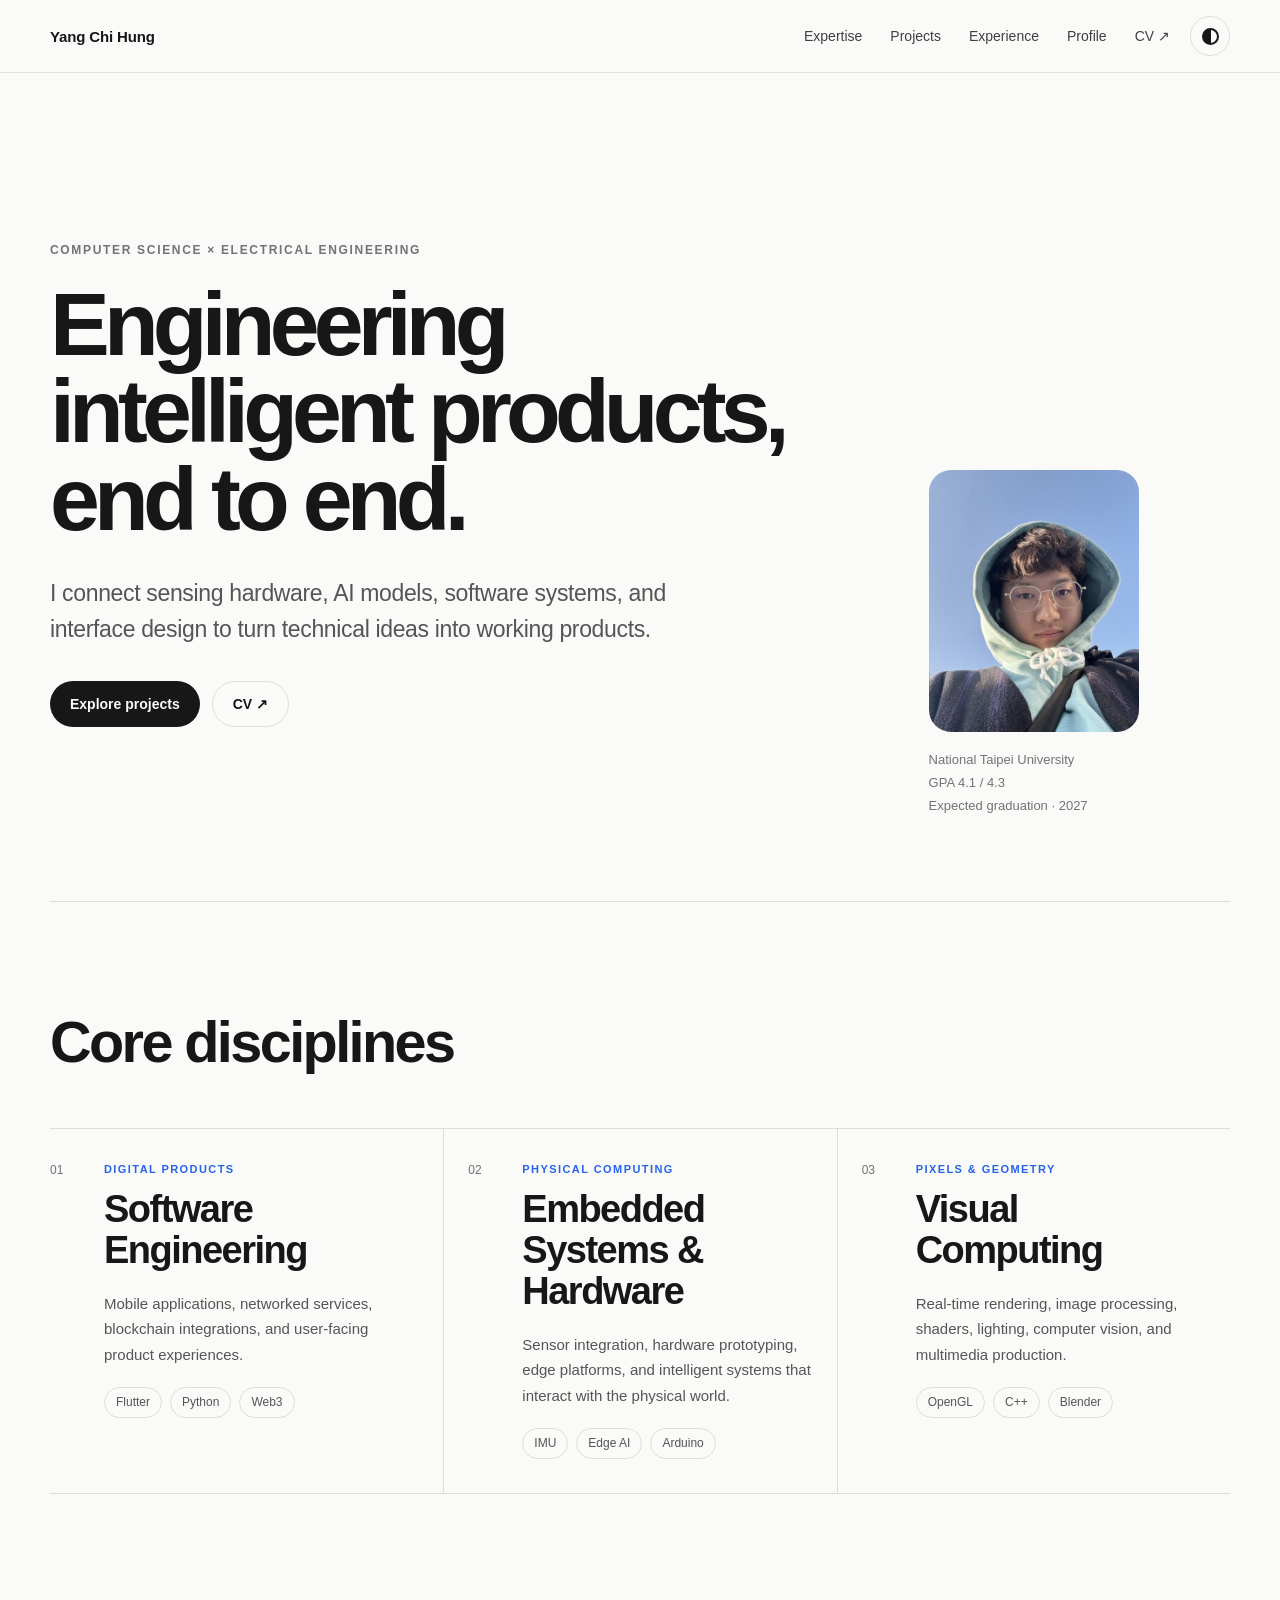
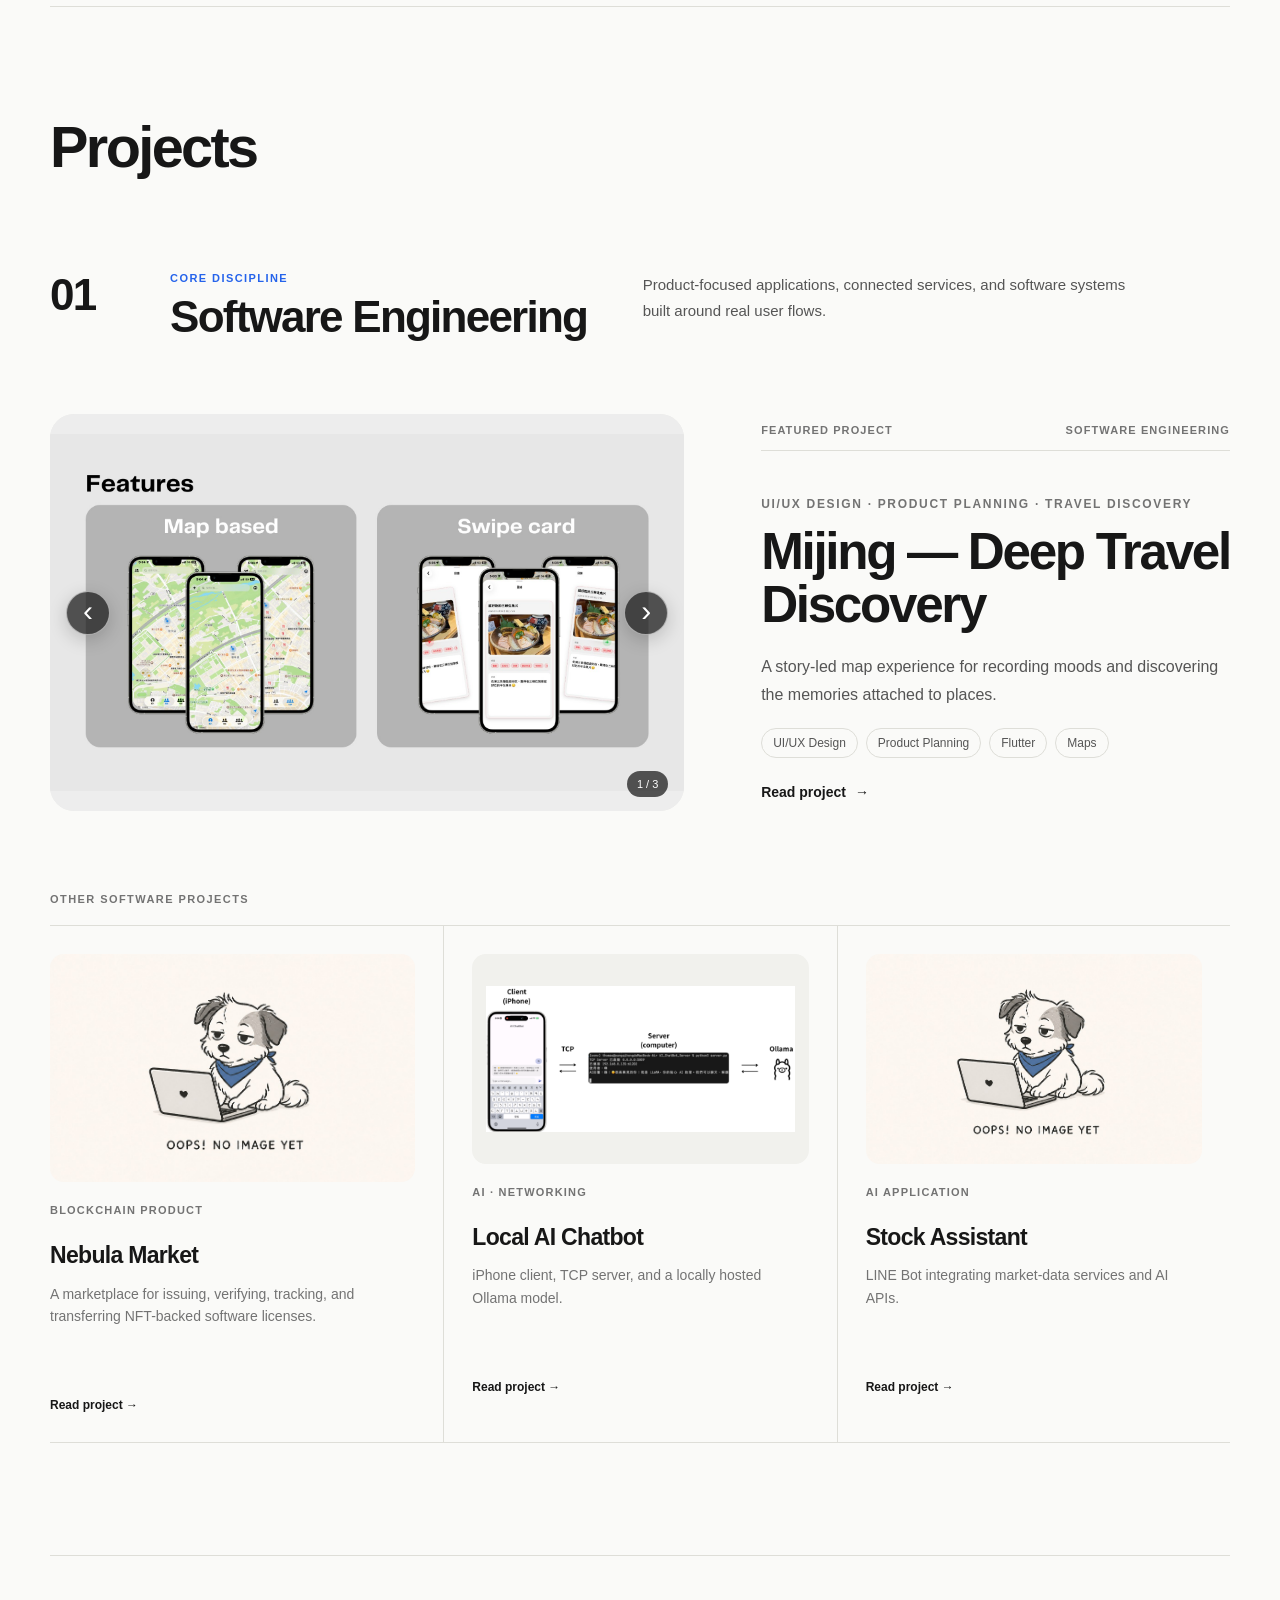
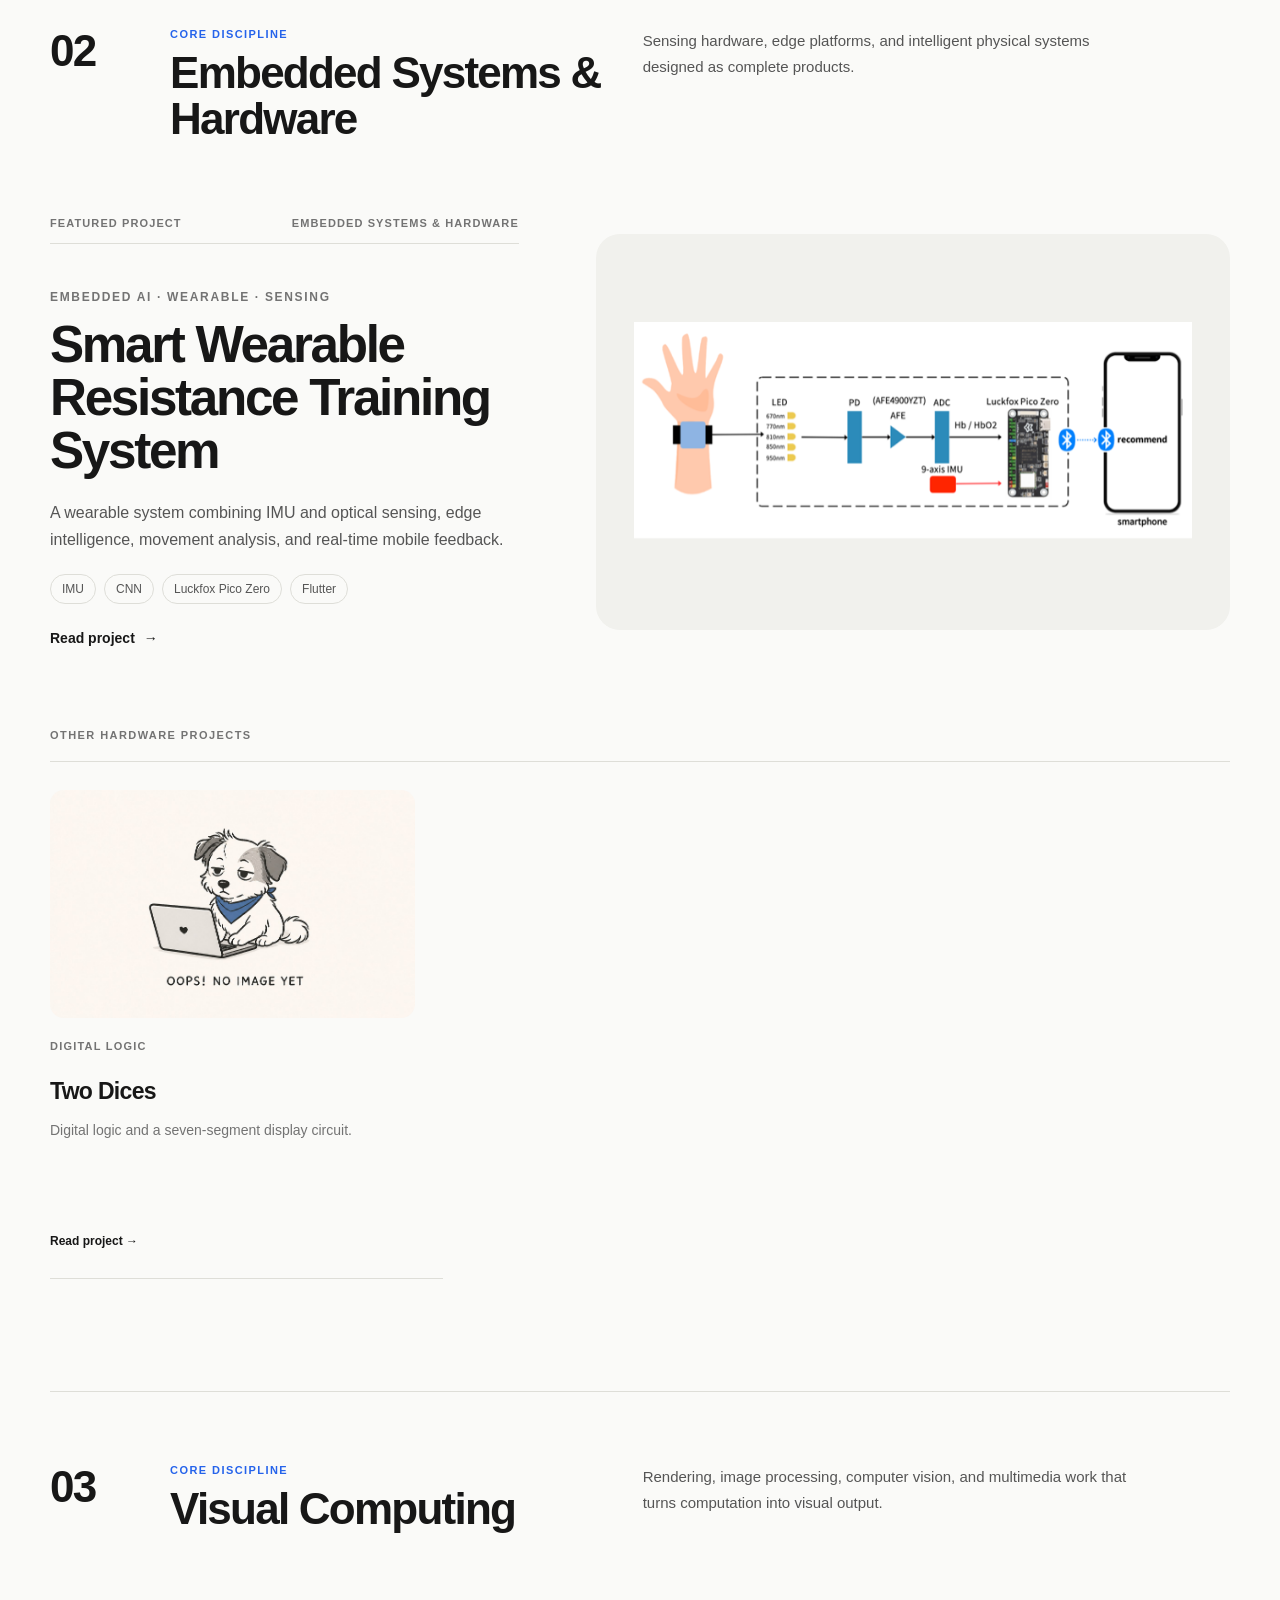
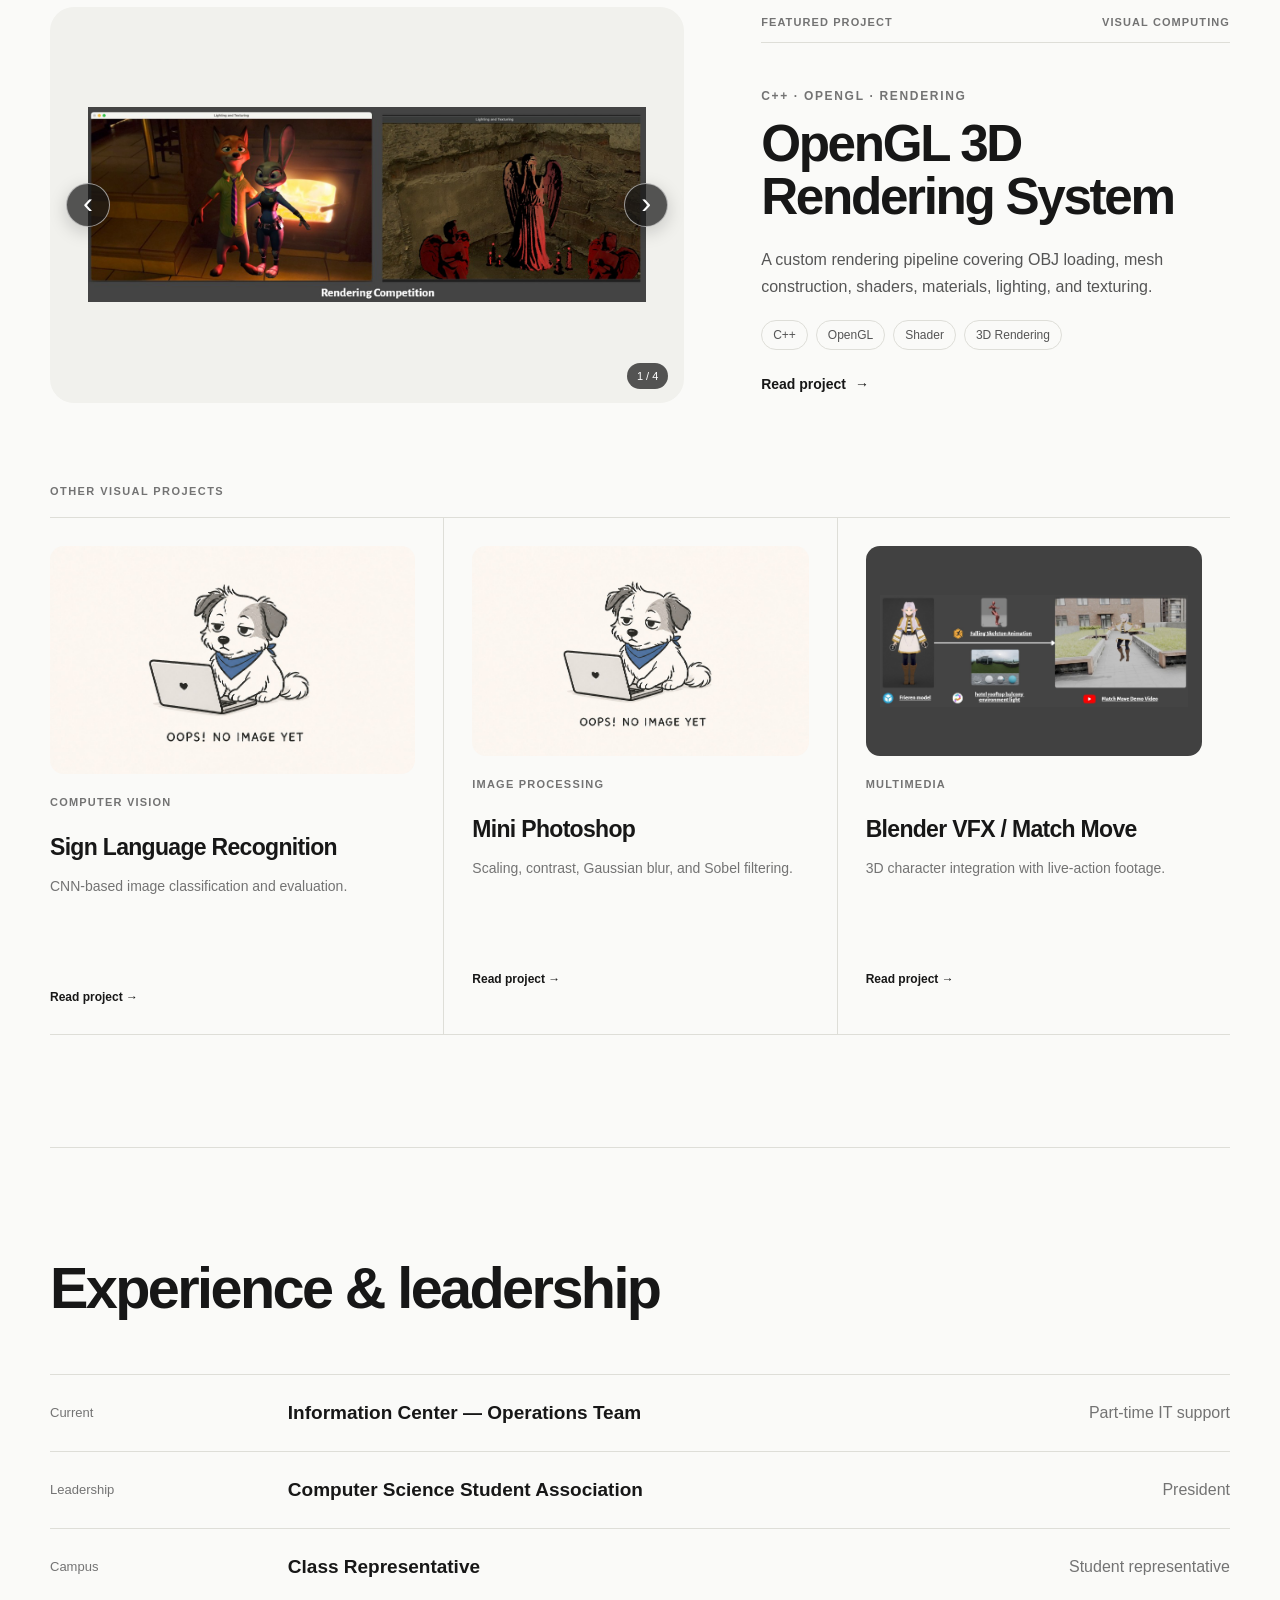
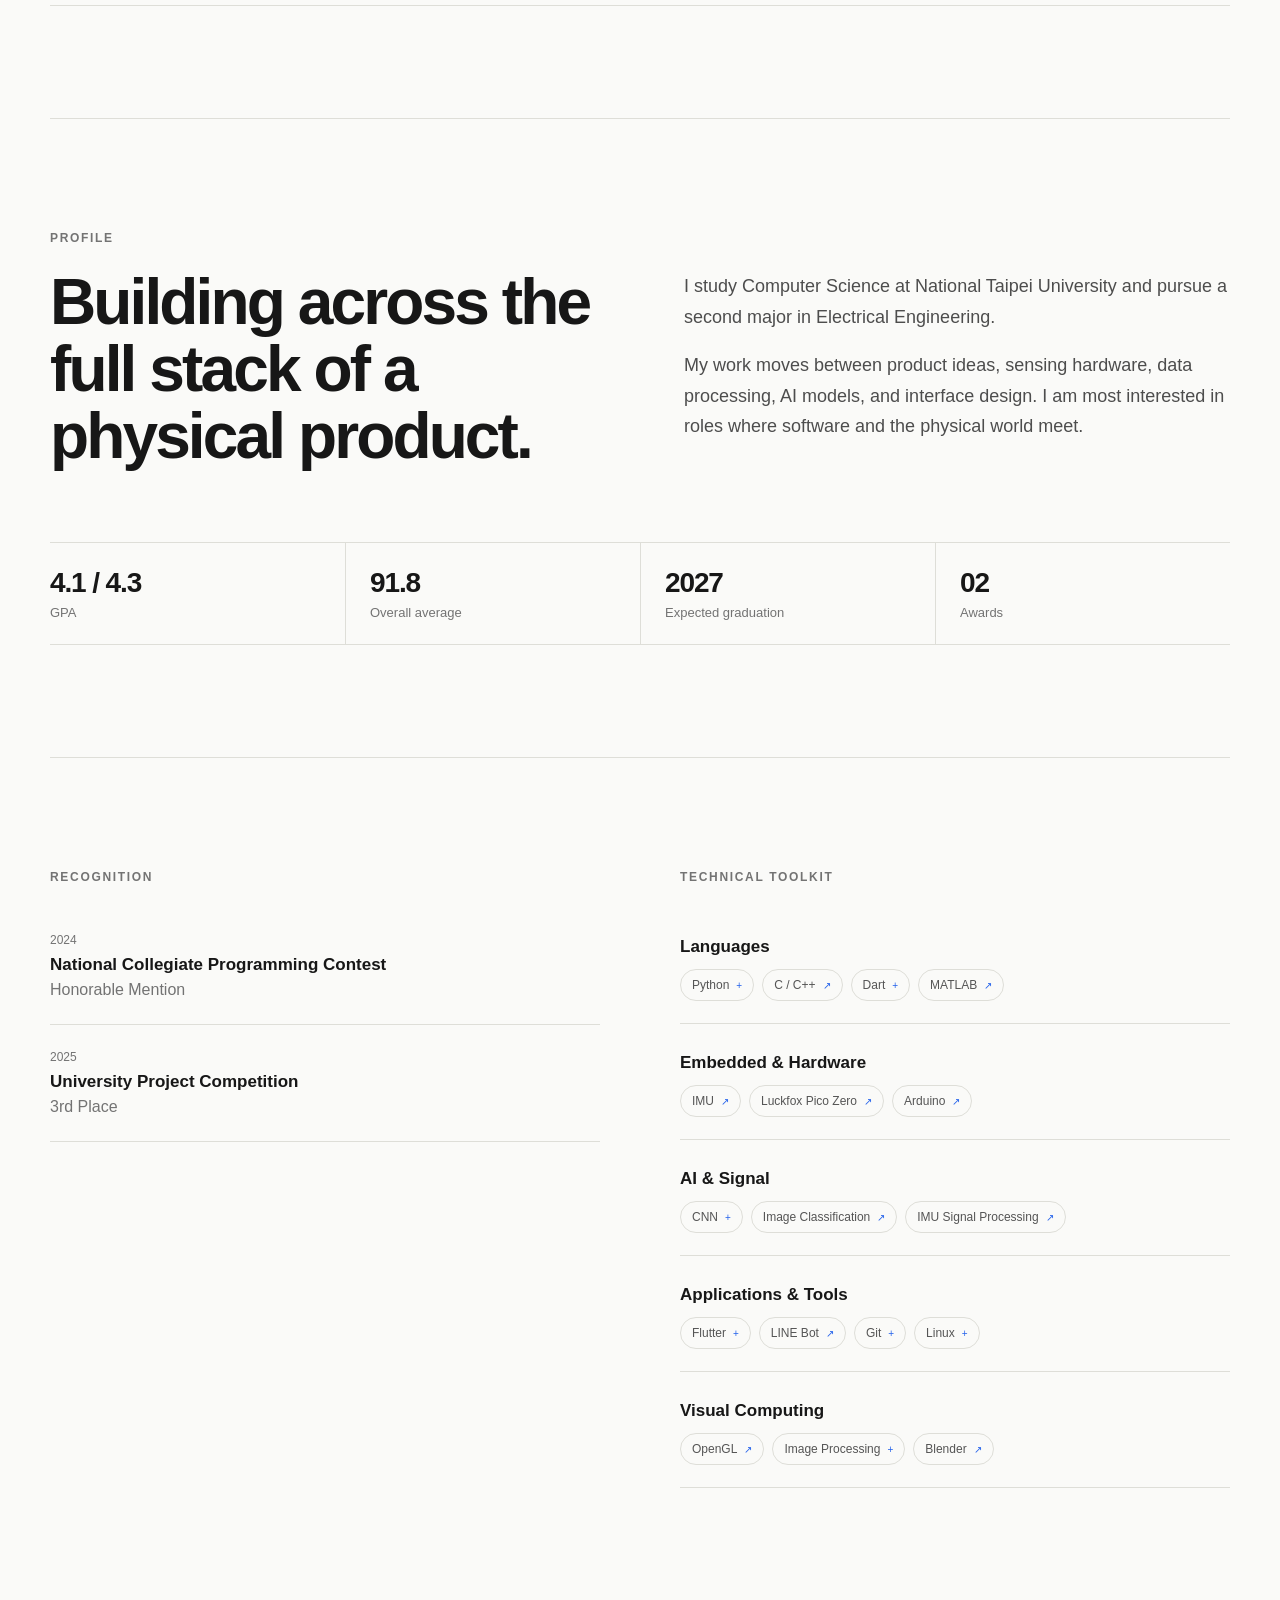
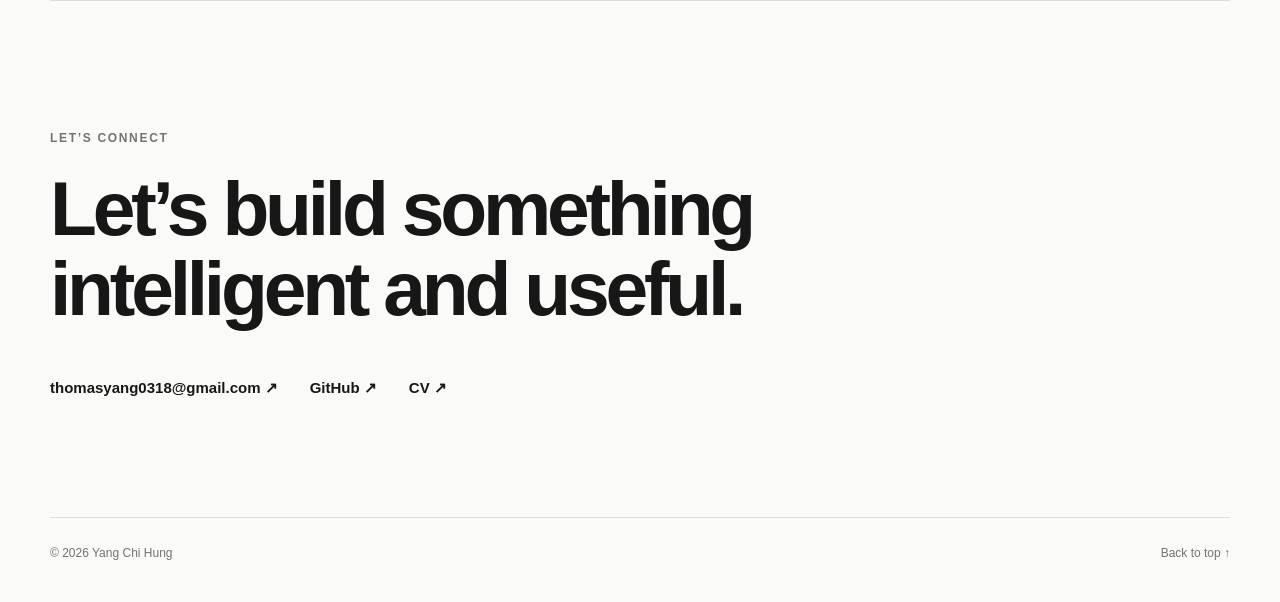
==== commit ab44c40f: "Fix stretched project skill tags" ====
--- a/index.html
+++ b/index.html
@@ -7,7 +7,7 @@
   <title>Yang Chi Hung — Engineering Portfolio</title>
   <link rel="icon" href="assets/favicon.svg" type="image/svg+xml" />
   <script src="theme-init.js"></script>
-  <link rel="stylesheet" href="styles.css?v=20260827-4" />
+  <link rel="stylesheet" href="styles.css?v=20260827-9" />
 </head>
 <body>
   <header class="site-header">
@@ -75,7 +75,7 @@
         </header>
         <article id="project-mijing" class="flagship-project reveal">
           <div class="flagship-media placeholder-media project-carousel" data-carousel aria-label="Mijing project images">
-            <div class="carousel-track"><a class="carousel-slide is-active" href="projects/project.html?id=mijing&amp;v=20260827-4"><img src="assets/images/project-placeholder-dog-en.jpg" alt="No image available for the Mijing project yet" /></a></div>
+            <div class="carousel-track"><a class="carousel-slide is-active" href="projects/project.html?id=mijing&amp;v=20260827-8"><img src="assets/images/project-placeholder-dog-en.jpg" alt="No image available for the Mijing project yet" /></a></div>
             <button class="carousel-button carousel-prev" type="button" aria-label="Previous image">‹</button>
             <button class="carousel-button carousel-next" type="button" aria-label="Next image">›</button>
             <div class="carousel-status" aria-live="polite"><span data-carousel-current>1</span> / <span data-carousel-total>1</span></div>
@@ -83,10 +83,10 @@
           <div class="flagship-copy">
             <div class="flagship-meta"><span>Featured project</span><span>Software Engineering</span></div>
             <p class="project-type">Flutter · Mobile UX · Travel Discovery</p>
-            <h3><a href="projects/project.html?id=mijing&amp;v=20260827-4">Mijing — Deep Travel Discovery</a></h3>
+            <h3><a href="projects/project.html?id=mijing&amp;v=20260827-8">Mijing — Deep Travel Discovery</a></h3>
             <p>A map-based mobile experience that helps travelers discover destinations through visual exploration and swipeable recommendations.</p>
             <div class="tags"><span>Flutter</span><span>Maps</span><span>Travel Discovery</span><span>Product Design</span></div>
-            <a class="text-link" href="projects/project.html?id=mijing&amp;v=20260827-4">Read project <span>→</span></a>
+            <a class="text-link" href="projects/project.html?id=mijing&amp;v=20260827-8">Read project <span>→</span></a>
           </div>
         </article>
         <p class="other-projects-label reveal">Other software projects</p>
@@ -199,6 +199,7 @@
   </main>
 
   <footer class="footer wrap"><span>© <span id="year"></span> Yang Chi Hung</span><a href="#top">Back to top ↑</a></footer>
-  <script type="module" src="script.js?v=20260827-4"></script>
+  <script type="module" src="script.js?v=20260827-8"></script>
 </body>
 </html>
+
--- a/styles.css
+++ b/styles.css
@@ -268,8 +268,14 @@
 .story-card-grid { display:grid; grid-template-columns:repeat(2,minmax(0,1fr)); gap:22px; }
 .story-card { overflow:hidden; margin:0; border:1px solid var(--line); border-radius:22px; background:var(--surface); }
 .story-card-wide { grid-column:1 / -1; }
-.story-card-media { overflow:hidden; aspect-ratio:16/9; background:#ededed; }
+.story-card-media { position:relative; overflow:hidden; aspect-ratio:16/9; background:#ededed; }
 .story-card-media img { height:100%; object-fit:contain; }
+.story-image-hotspots { position:absolute; inset:0; }
+.story-image-hotspot { position:absolute; left:var(--hotspot-x); top:var(--hotspot-y); width:var(--hotspot-width); height:var(--hotspot-height); border-radius:14px; color:var(--text); cursor:pointer; transition:background .2s ease, transform .2s ease; }
+.story-image-hotspot span { position:absolute; right:8px; top:50%; padding:7px 10px; border-radius:999px; background:rgba(255,255,255,.94); box-shadow:0 6px 18px rgba(0,0,0,.16); font-size:clamp(8px,1.1vw,13px); font-weight:780; line-height:1; white-space:nowrap; opacity:0; transform:translateY(-50%) translateX(5px); transition:opacity .2s ease, transform .2s ease; }
+.story-image-hotspot:hover, .story-image-hotspot:focus-visible { z-index:1; background:rgba(255,255,255,.14); transform:scale(1.012); }
+.story-image-hotspot:hover span, .story-image-hotspot:focus-visible span { opacity:1; transform:translateY(-50%) translateX(0); }
+.story-image-hotspot:focus-visible { outline:3px solid #fff; outline-offset:2px; }
 .story-card figcaption { min-height:190px; padding:25px 27px 28px; }
 .story-card figcaption > p { margin:0 0 12px; color:var(--accent); font-size:10px; font-weight:750; letter-spacing:.13em; text-transform:uppercase; }
 .story-card h4 { margin:0; font-size:clamp(23px,2.5vw,34px); line-height:1.08; letter-spacing:-.035em; }
@@ -277,6 +283,9 @@
 .story-card-wide figcaption { display:grid; grid-template-columns:.3fr 1fr; gap:12px 40px; min-height:auto; }
 .story-card-wide figcaption > p { grid-column:1; grid-row:1 / 3; }
 .story-card-wide h4, .story-card-wide figcaption > span { grid-column:2; }
+.story-card-wide .story-interaction-hint { grid-column:2; }
+.story-interaction-hint { display:flex; align-items:center; gap:8px; margin-top:16px; color:var(--accent); font-size:12px; font-weight:700; line-height:1.5; }
+.story-interaction-hint b { display:grid; width:22px; height:22px; place-items:center; border:1px solid currentColor; border-radius:50%; }
 .flagship-copy { max-width:530px; }
 .flagship-meta { display:flex; justify-content:space-between; gap:24px; margin-bottom:46px; padding-bottom:14px; border-bottom:1px solid var(--line); color:var(--muted); font-size:11px; font-weight:700; letter-spacing:.1em; text-transform:uppercase; }
 .flagship-copy .project-type { margin-bottom:14px; }
@@ -325,8 +334,8 @@
 .project-info h3, .project-card h3 { margin:0; font-size: clamp(27px,3vw,40px); line-height:1.12; letter-spacing:-.035em; font-weight:620; }
 .project-info p:not(.project-type), .project-card p:not(.project-type) { max-width:760px; color:var(--copy); line-height:1.65; font-size:16px; }
 .project-type { margin:0 0 12px; }
-.tags { display:flex; flex-wrap:wrap; gap:8px; margin-top:20px; }
-.tags span, .tags a { padding:7px 11px; border:1px solid var(--line); border-radius:999px; font-size:12px; color:var(--copy); }
+.tags { display:flex; align-content:flex-start; align-items:flex-start; flex-wrap:wrap; gap:8px; margin-top:20px; }
+.tags span, .tags a { display:inline-flex; width:max-content; height:fit-content; padding:7px 11px; align-items:center; border:1px solid var(--line); border-radius:999px; font-size:12px; line-height:1.2; color:var(--copy); }
 .tags a { transition:border-color .2s ease, color .2s ease, background .2s ease; }
 .tags a:hover, .tags a:focus-visible { border-color:var(--accent); color:var(--accent); background:var(--accent-wash); }
 .text-link { display:inline-flex; gap:9px; margin-top:26px; font-size:14px; font-weight:700; }
@@ -528,6 +537,8 @@
   .story-card-wide { grid-column:auto; }
   .story-card figcaption, .story-card-wide figcaption { display:block; min-height:auto; padding:22px; }
   .story-card-wide figcaption > p, .story-card-wide h4, .story-card-wide figcaption > span { grid-column:auto; grid-row:auto; }
+  .story-image-hotspot { border-radius:7px; }
+  .story-image-hotspot span { right:4px; padding:5px 7px; }
   .story-chapter { padding-top:82px; }
   .story-chapter + .story-chapter { margin-top:58px; }
   .project-facts > div { grid-template-columns:1fr; gap:8px; }
@@ -543,10 +554,11 @@
   .mini-project { grid-template-columns:112px 1fr; gap:16px; }
   .mini-project img { width:112px; height:78px; }
   .contact-section { padding:94px 0; }
-}
-
-@media (prefers-reduced-motion: reduce) {
+}
+
+@media (prefers-reduced-motion: reduce) {
   html { scroll-behavior:auto; }
   *, *::before, *::after { animation-duration:.01ms !important; transition-duration:.01ms !important; }
   .reveal { opacity:1; transform:none; }
 }
+
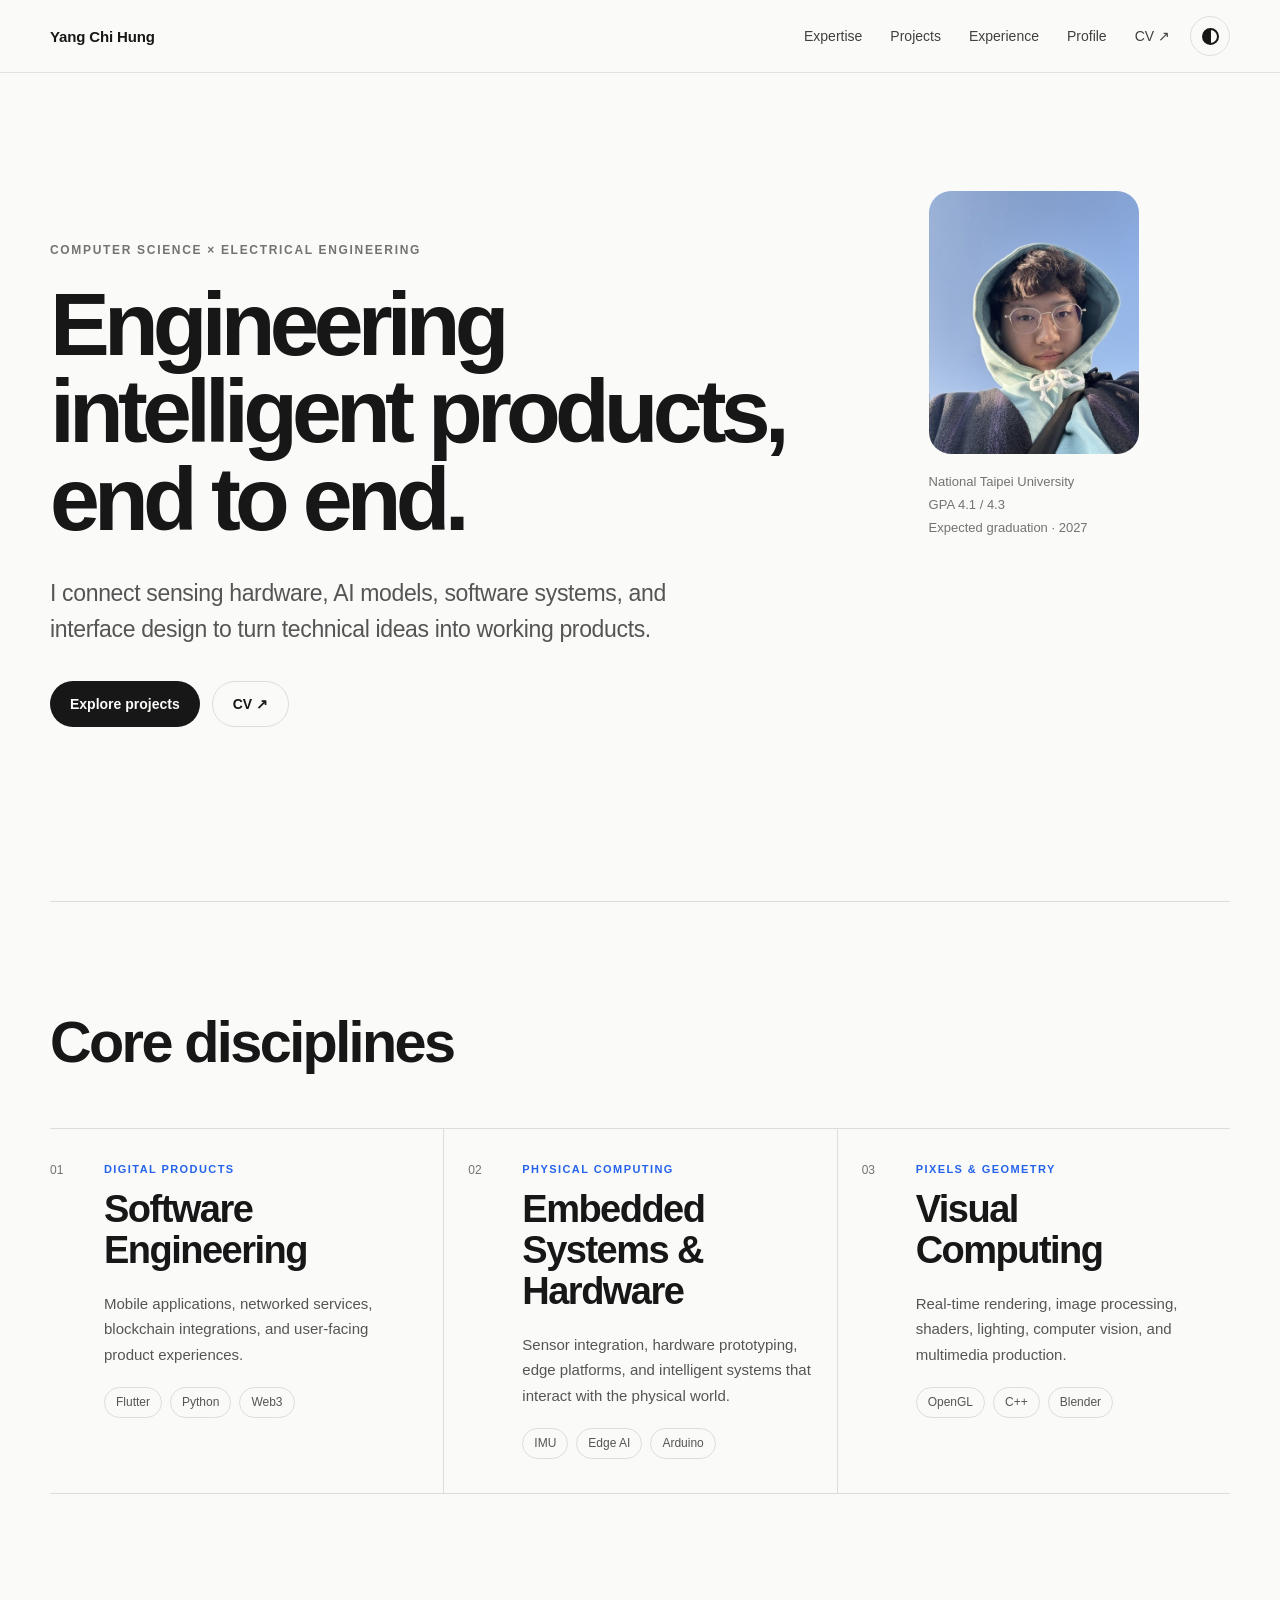
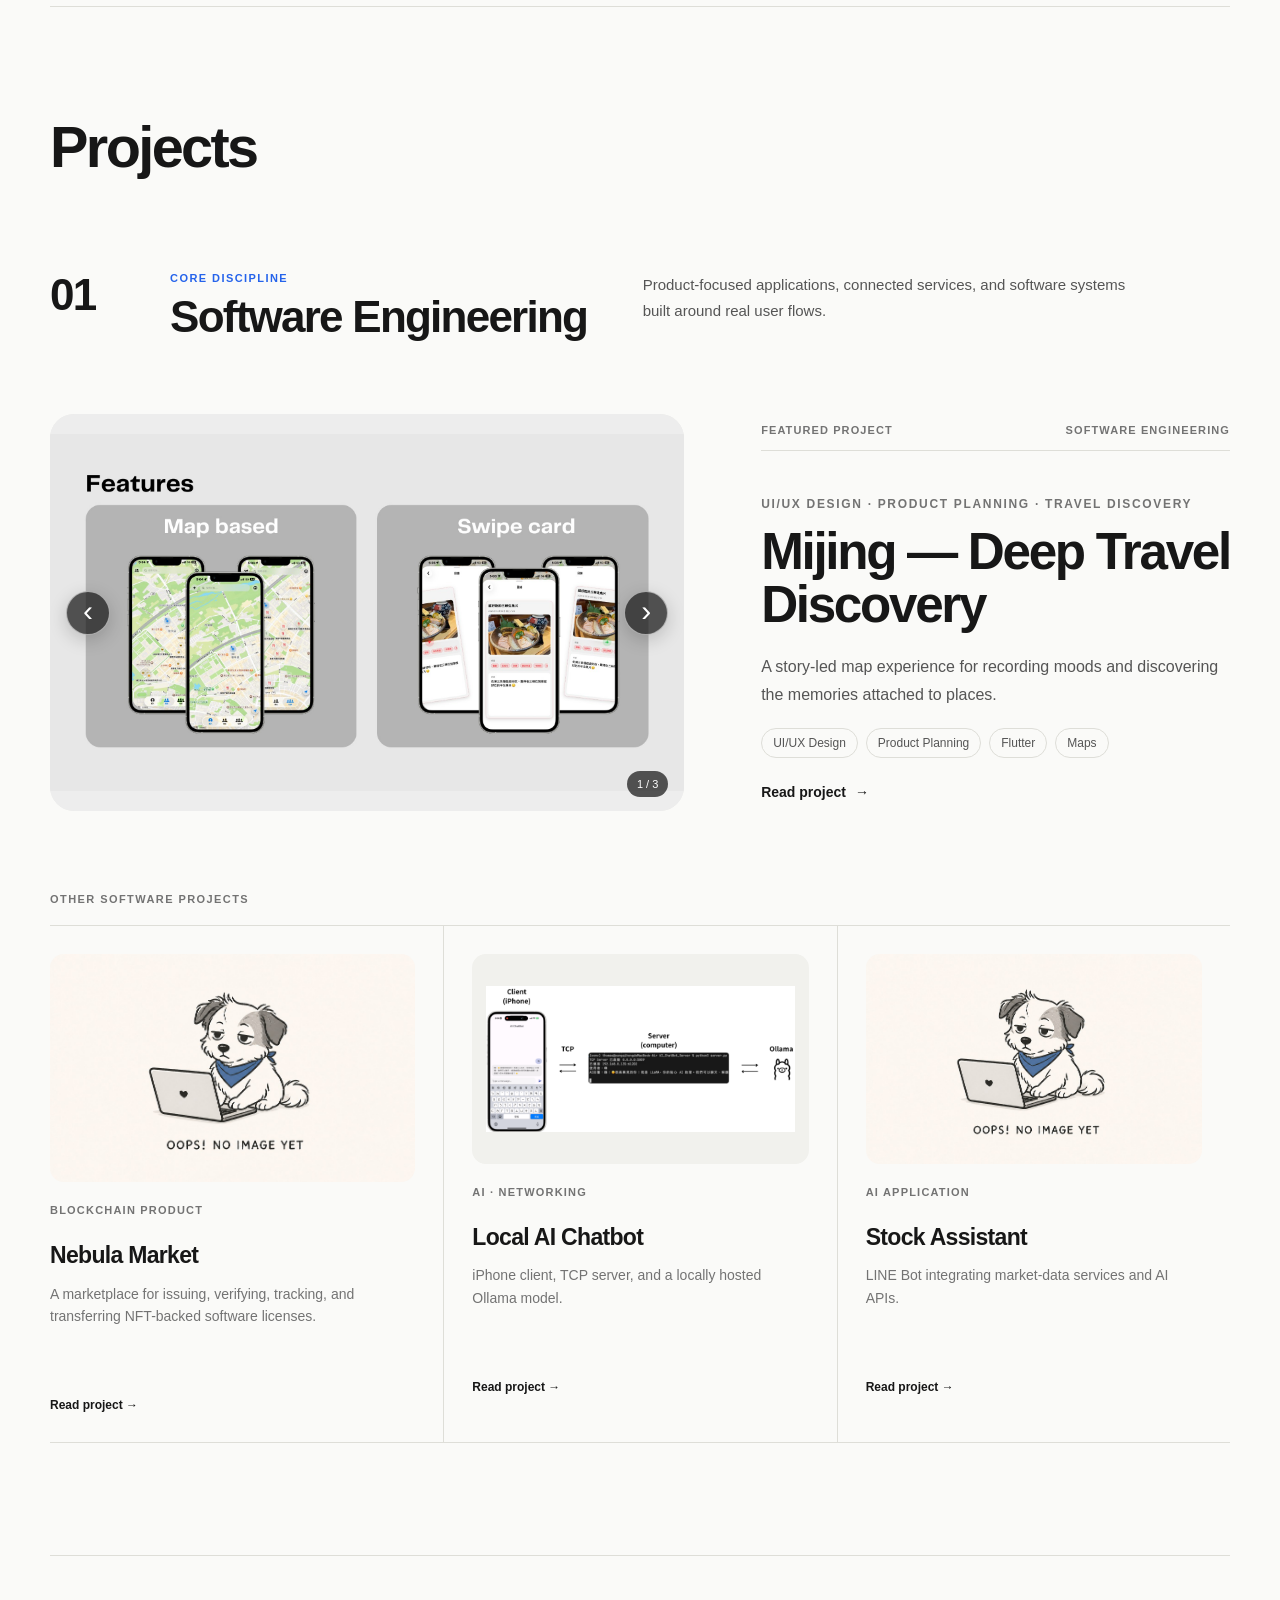
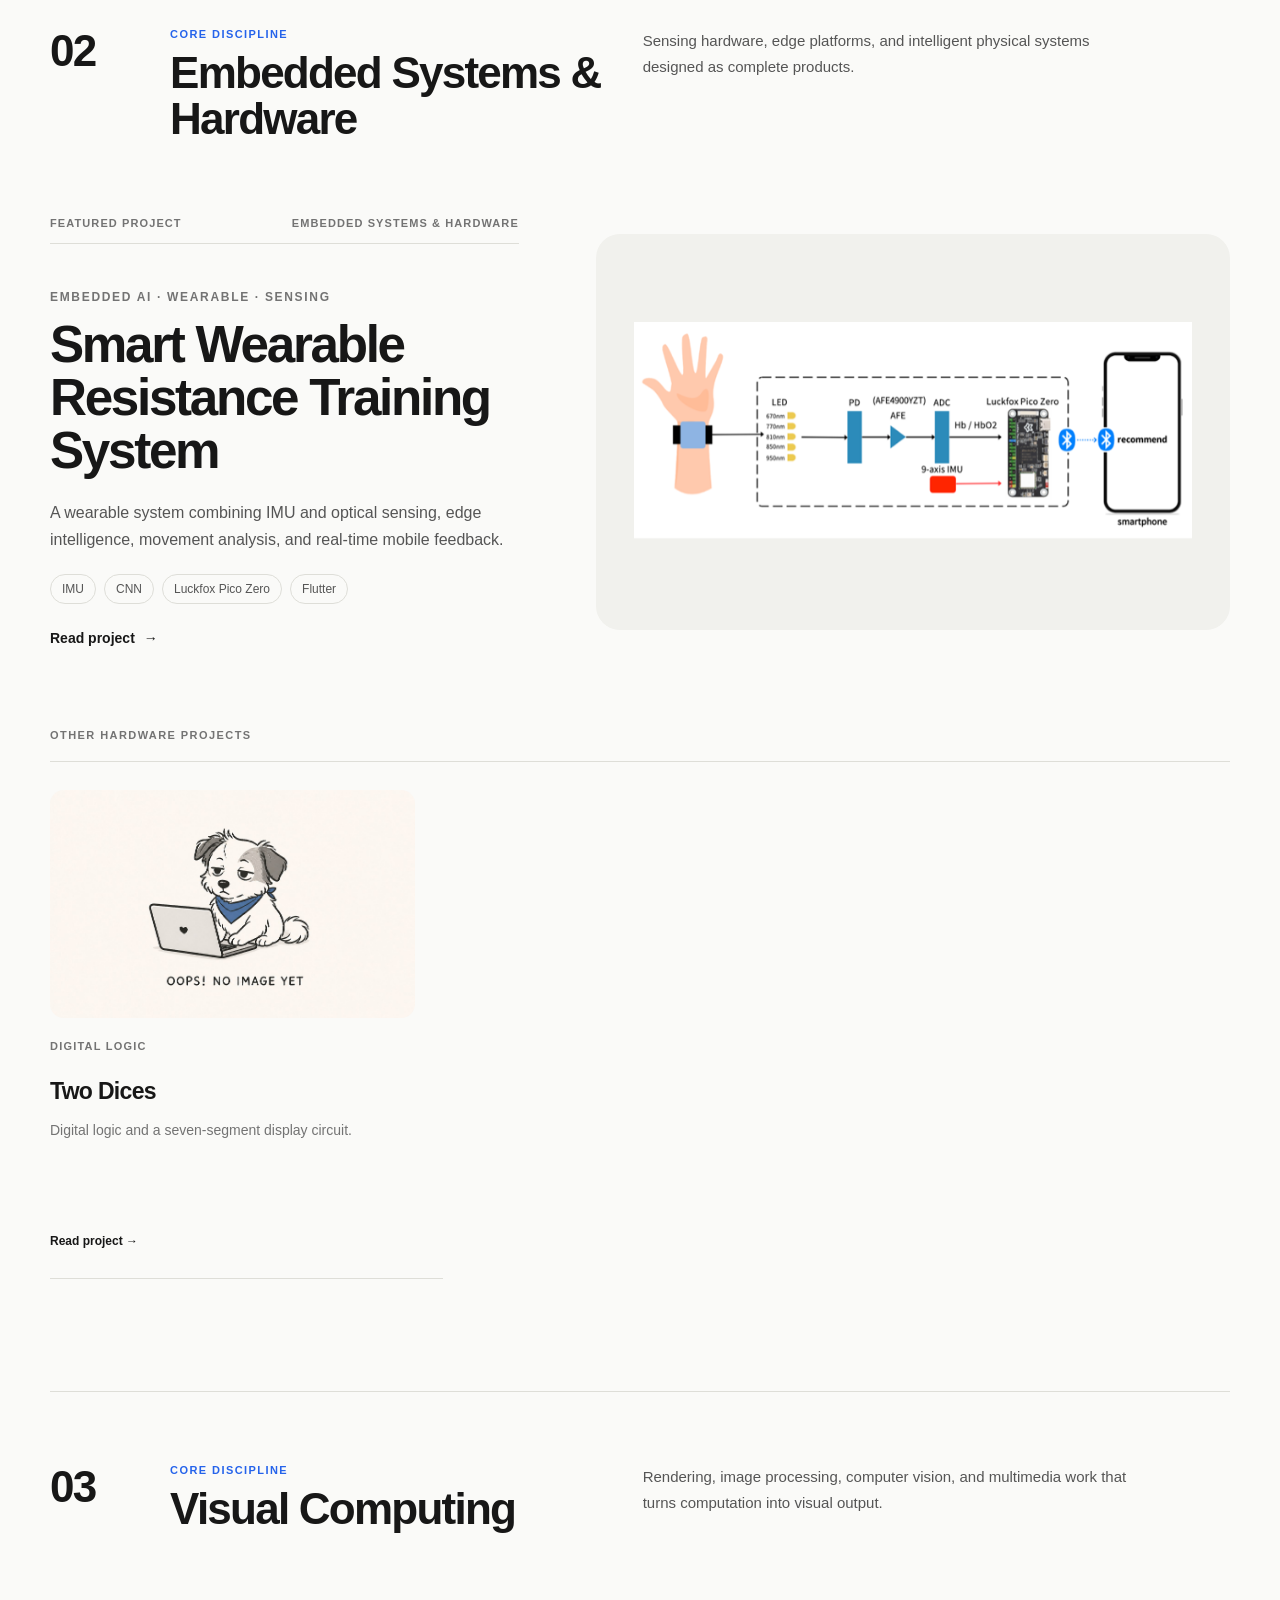
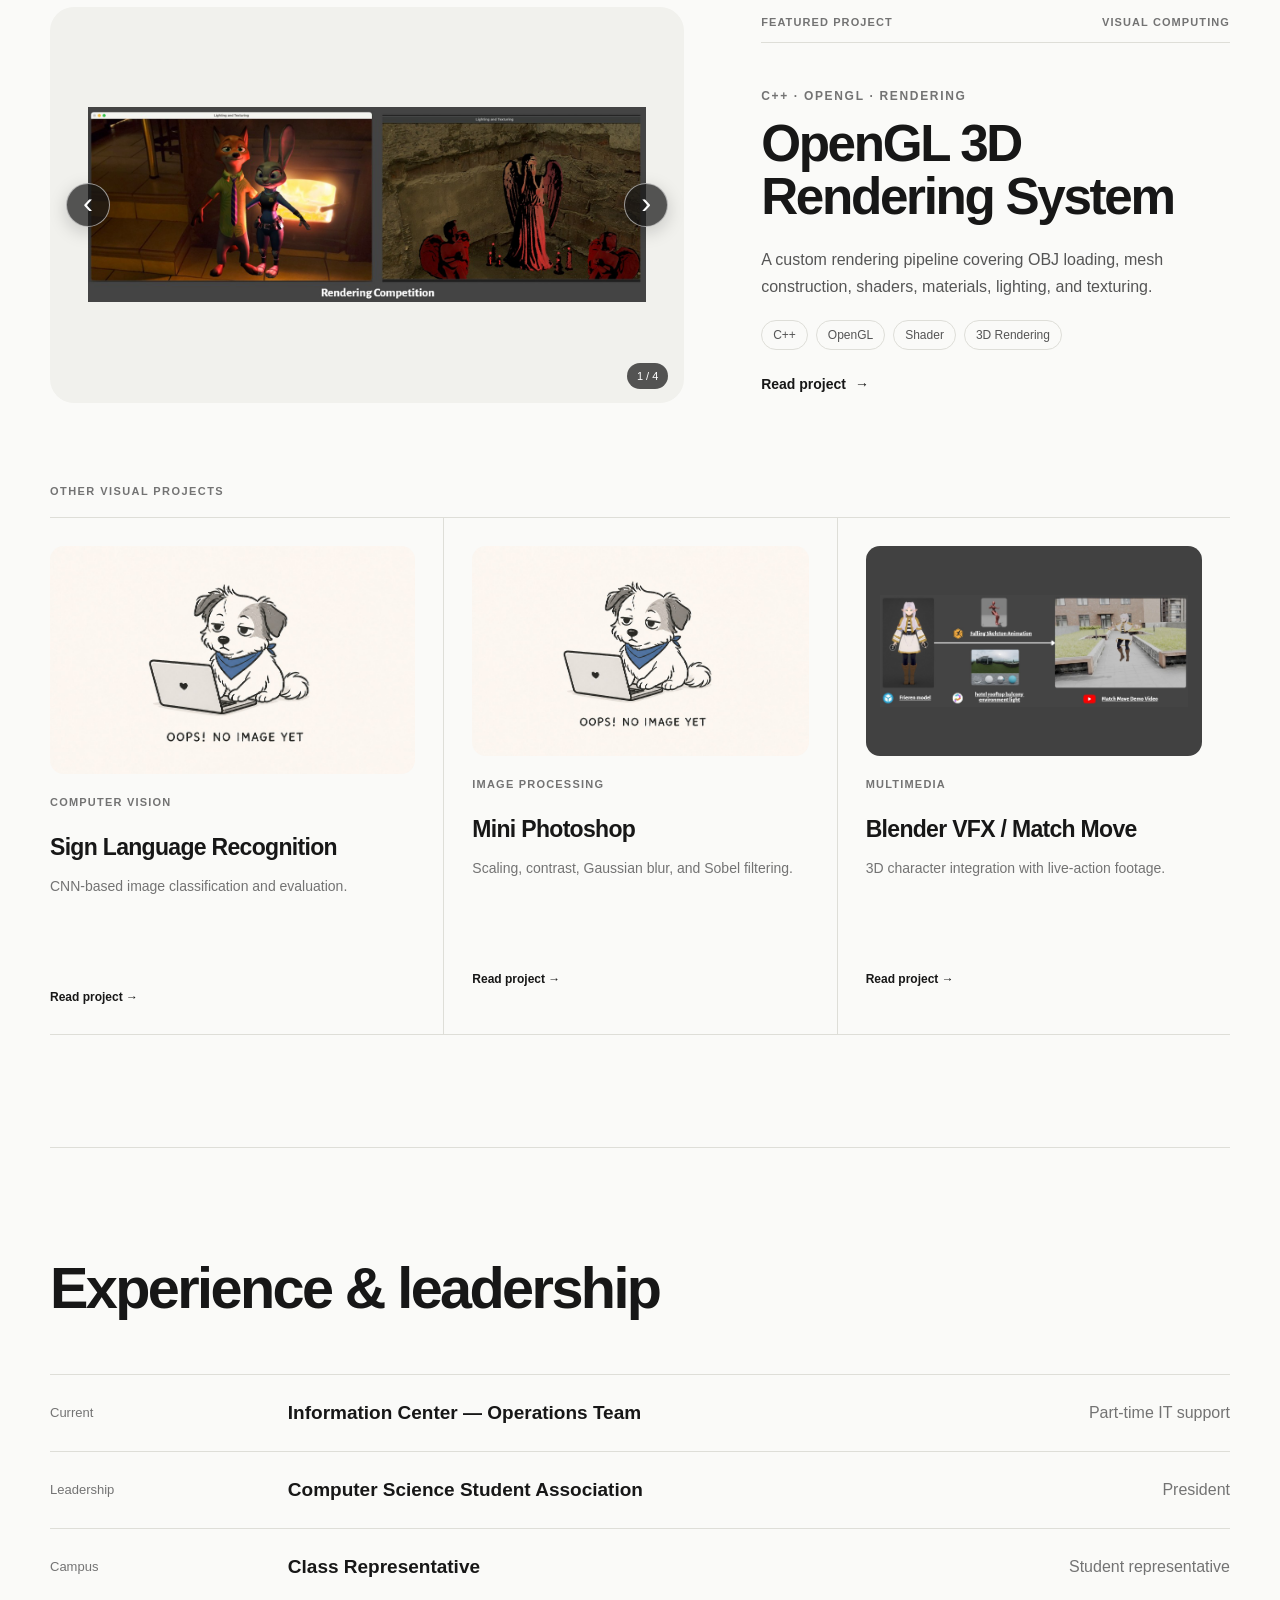
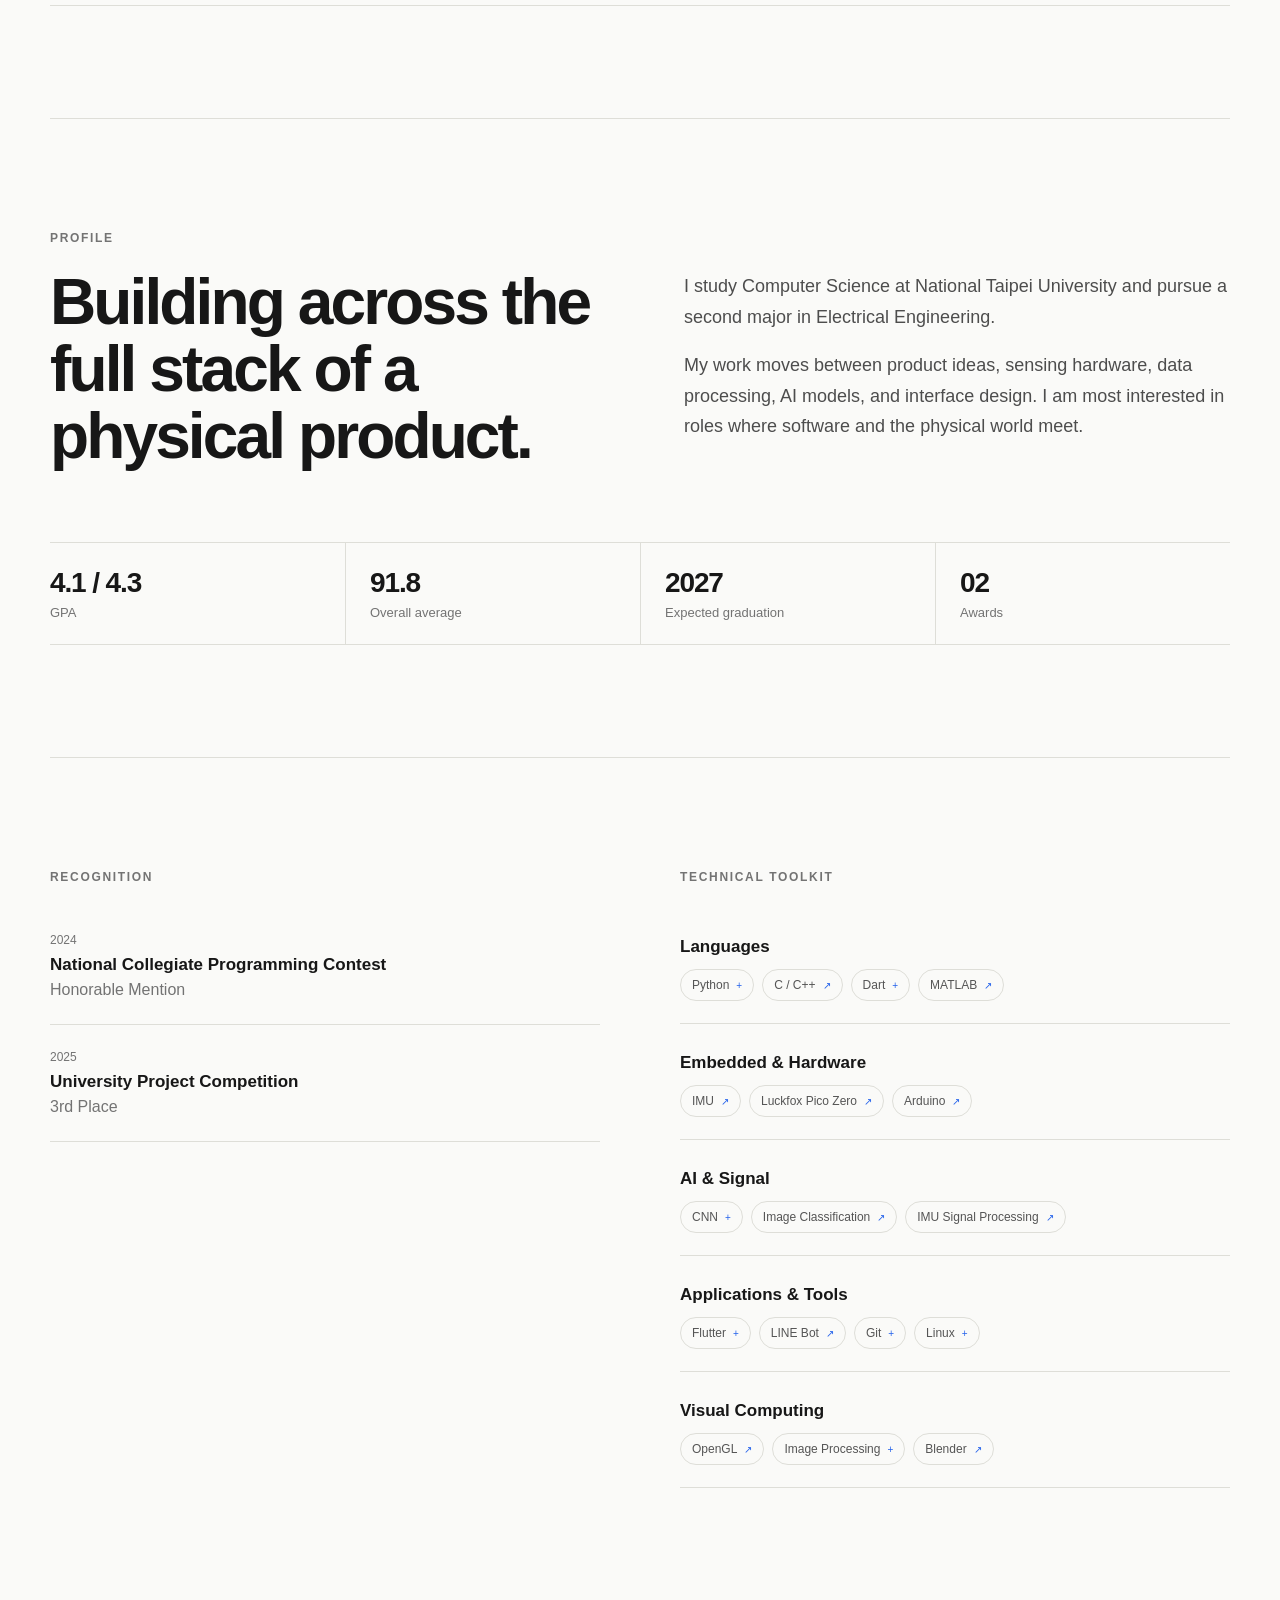
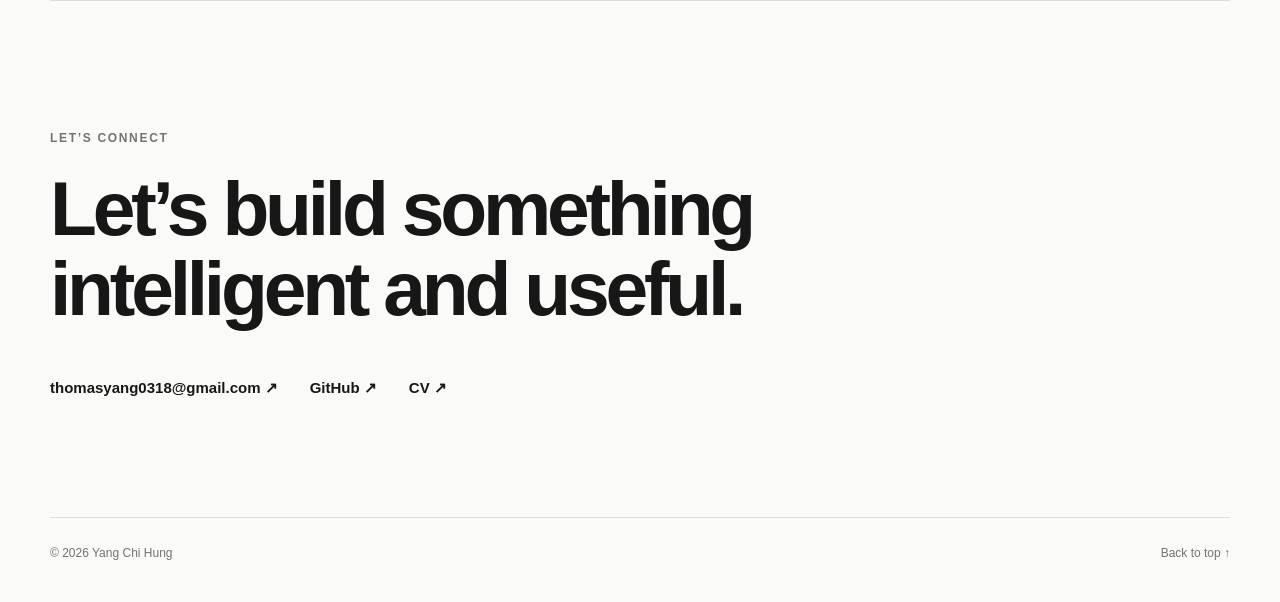
==== commit 5dcc04bd: "Align the hero portrait with the main heading" ====
--- a/index.html
+++ b/index.html
@@ -7,7 +7,7 @@
   <title>Yang Chi Hung — Engineering Portfolio</title>
   <link rel="icon" href="assets/favicon.svg" type="image/svg+xml" />
   <script src="theme-init.js"></script>
-  <link rel="stylesheet" href="styles.css?v=20260827-9" />
+  <link rel="stylesheet" href="styles.css?v=20260827-10" />
 </head>
 <body>
   <header class="site-header">
--- a/styles.css
+++ b/styles.css
@@ -135,7 +135,7 @@
 .button:hover { transform: translateY(-2px); }
 .button-dark { background: var(--text); color: var(--bg); }
 .button-light { border: 1px solid var(--line); background: transparent; }
-.hero-aside { align-self: end; padding-bottom: 4px; }
+.hero-aside { align-self:start; margin-top:38px; }
 .portrait { width: 210px; max-width: 100%; aspect-ratio: 4 / 5; object-fit: cover; border-radius: 22px; filter: saturate(.82); }
 .hero-meta { display: grid; gap: 8px; margin-top: 20px; font-size: 13px; color: var(--muted); }
 
@@ -475,7 +475,7 @@
   .nav-toggle { display:block; }
   .theme-toggle { margin-left:auto; }
   .hero { grid-template-columns:1fr; min-height:auto; gap:56px; padding-top:82px; }
-  .hero-aside { display:flex; align-items:end; gap:22px; }
+  .hero-aside { display:flex; margin-top:0; align-items:end; gap:22px; }
   .portrait { width:138px; }
   .about-grid, .section-heading, .project-info, .split-section, .project-summary, .case-grid, .discipline-group { grid-template-columns:1fr; gap:32px; }
   .discipline-heading { position:static; }
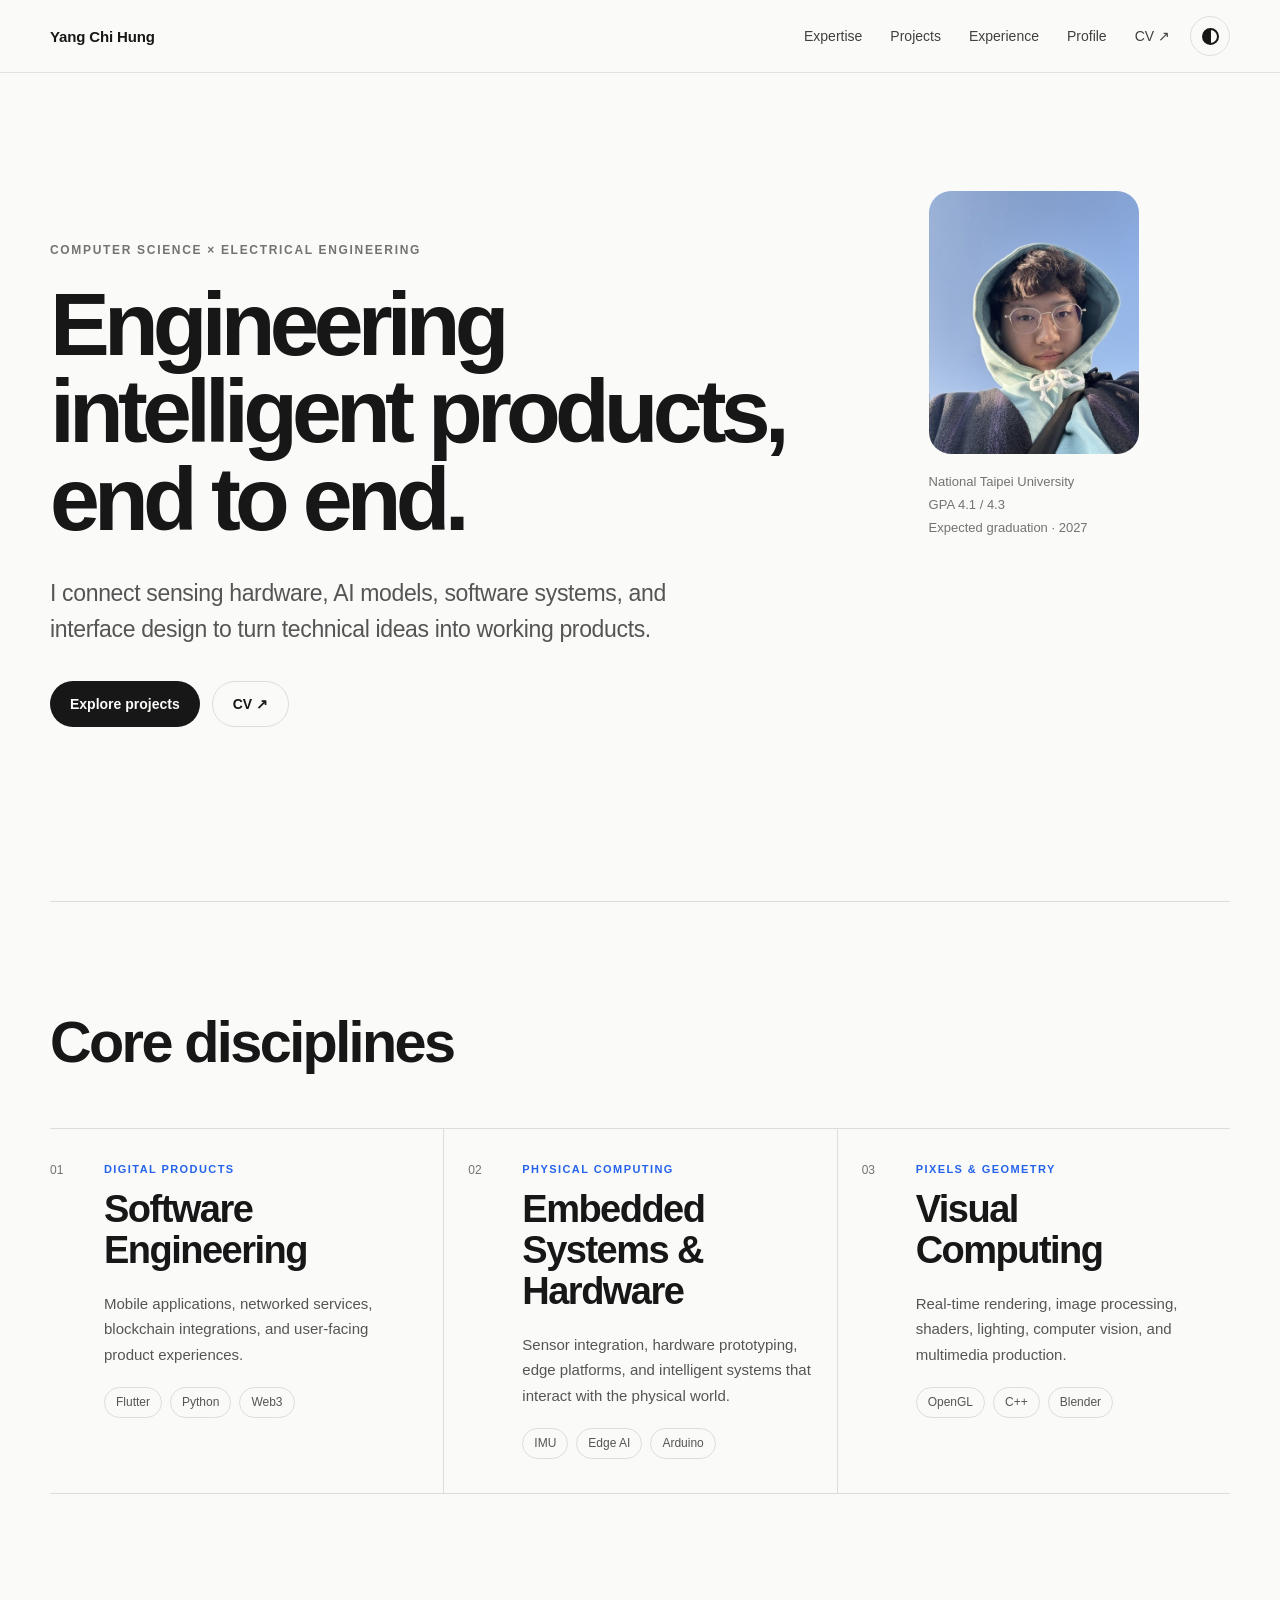
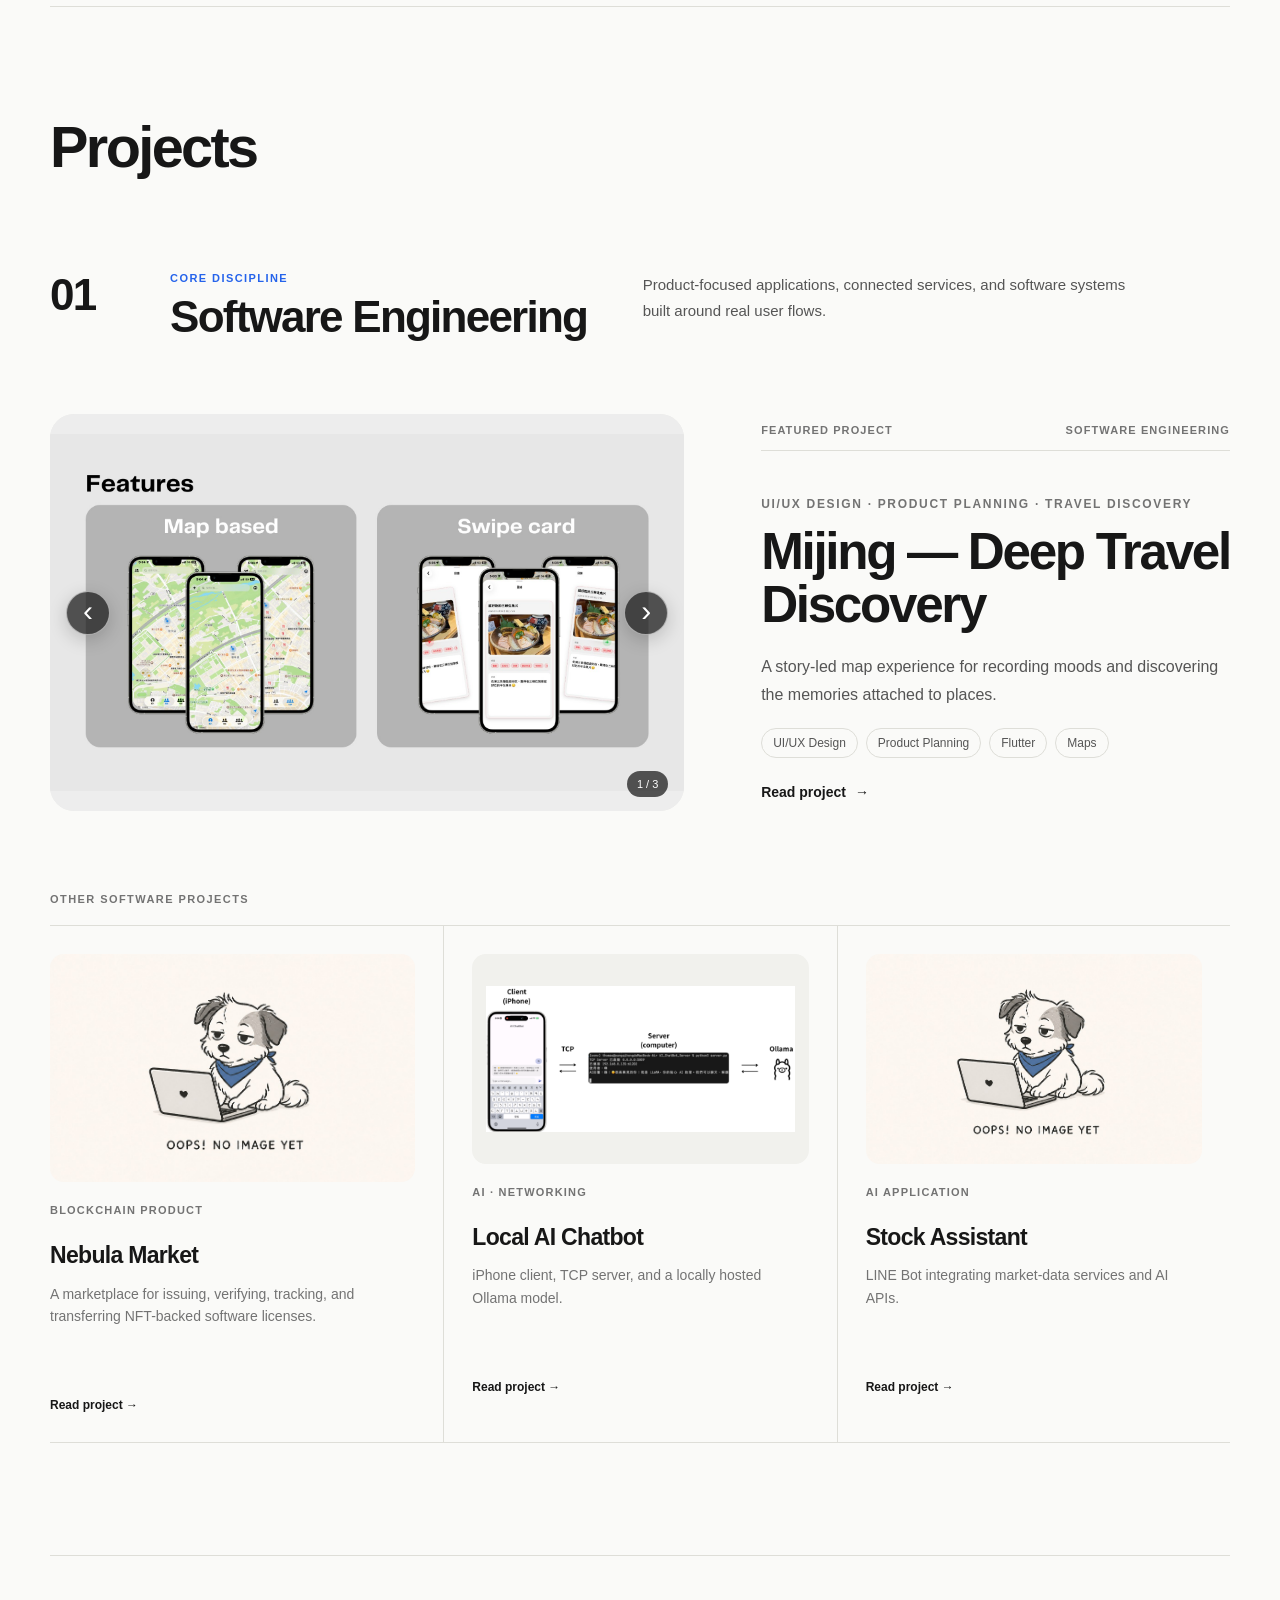
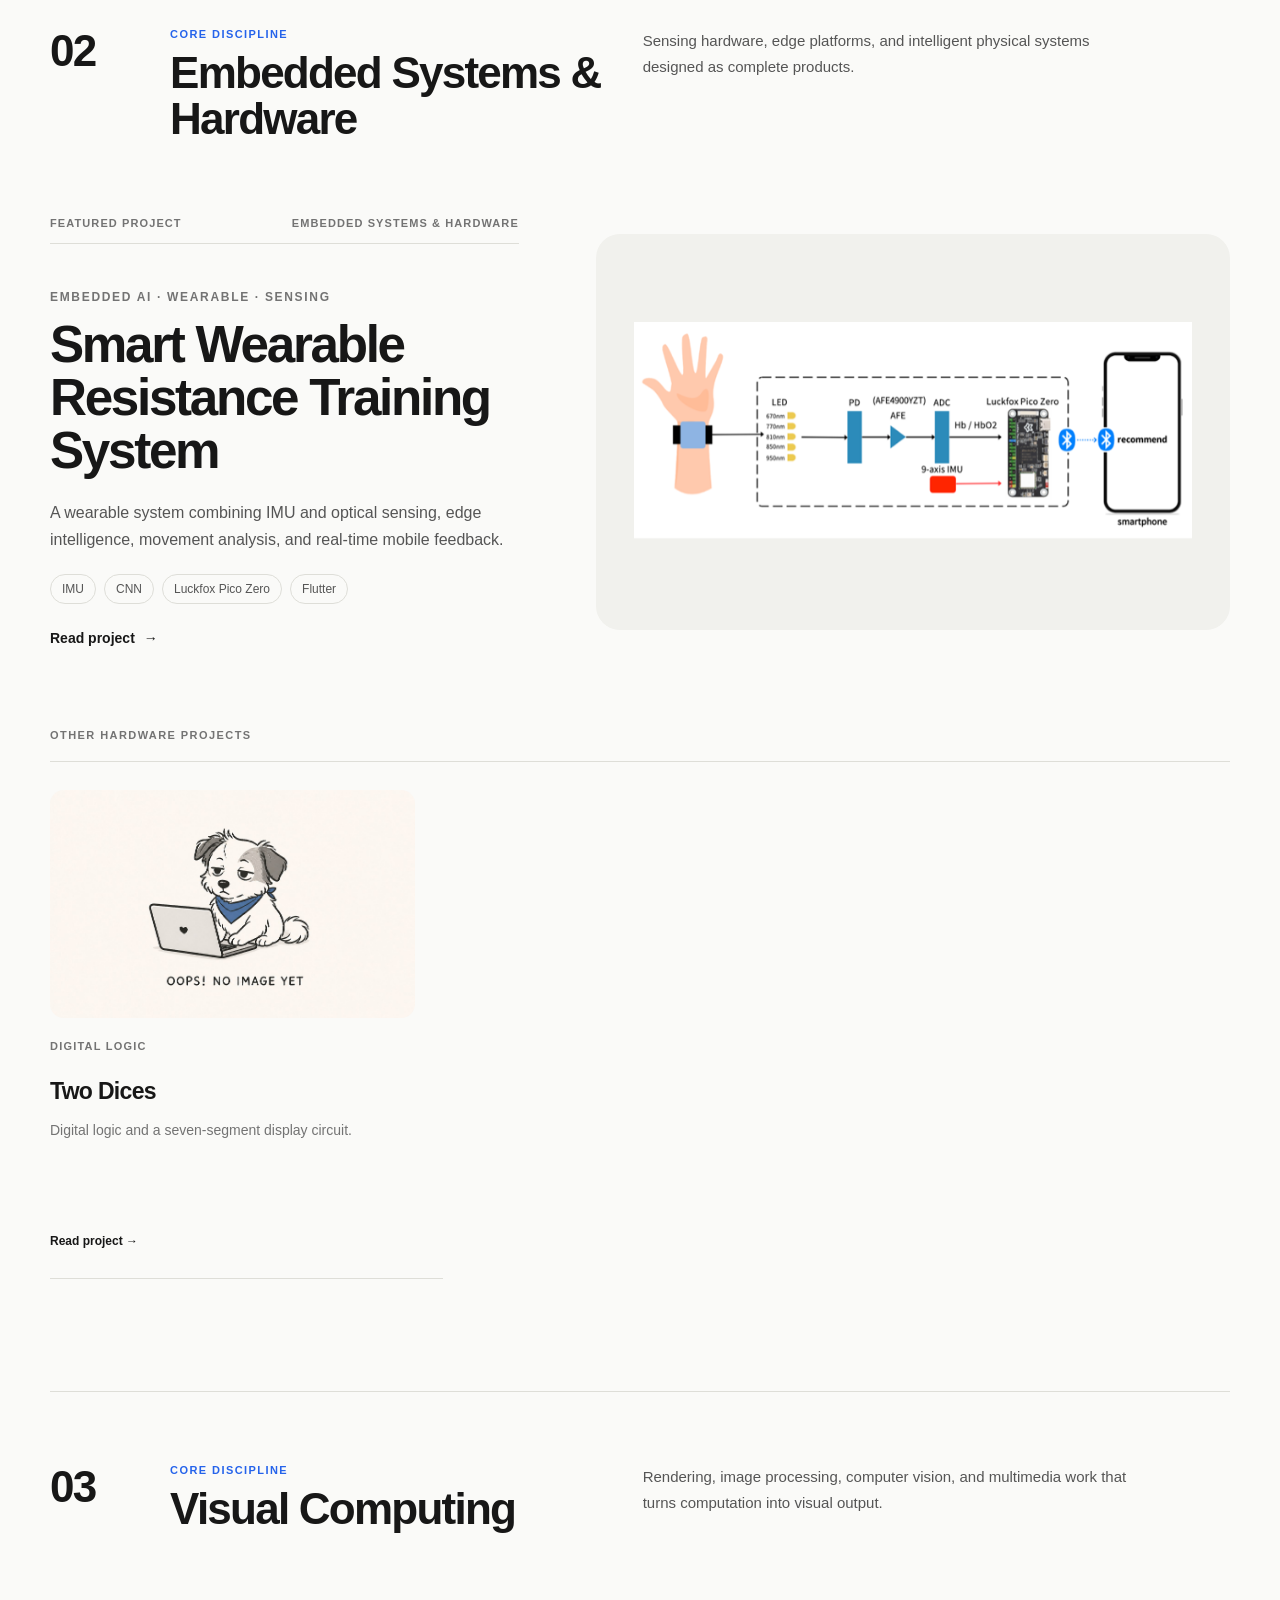
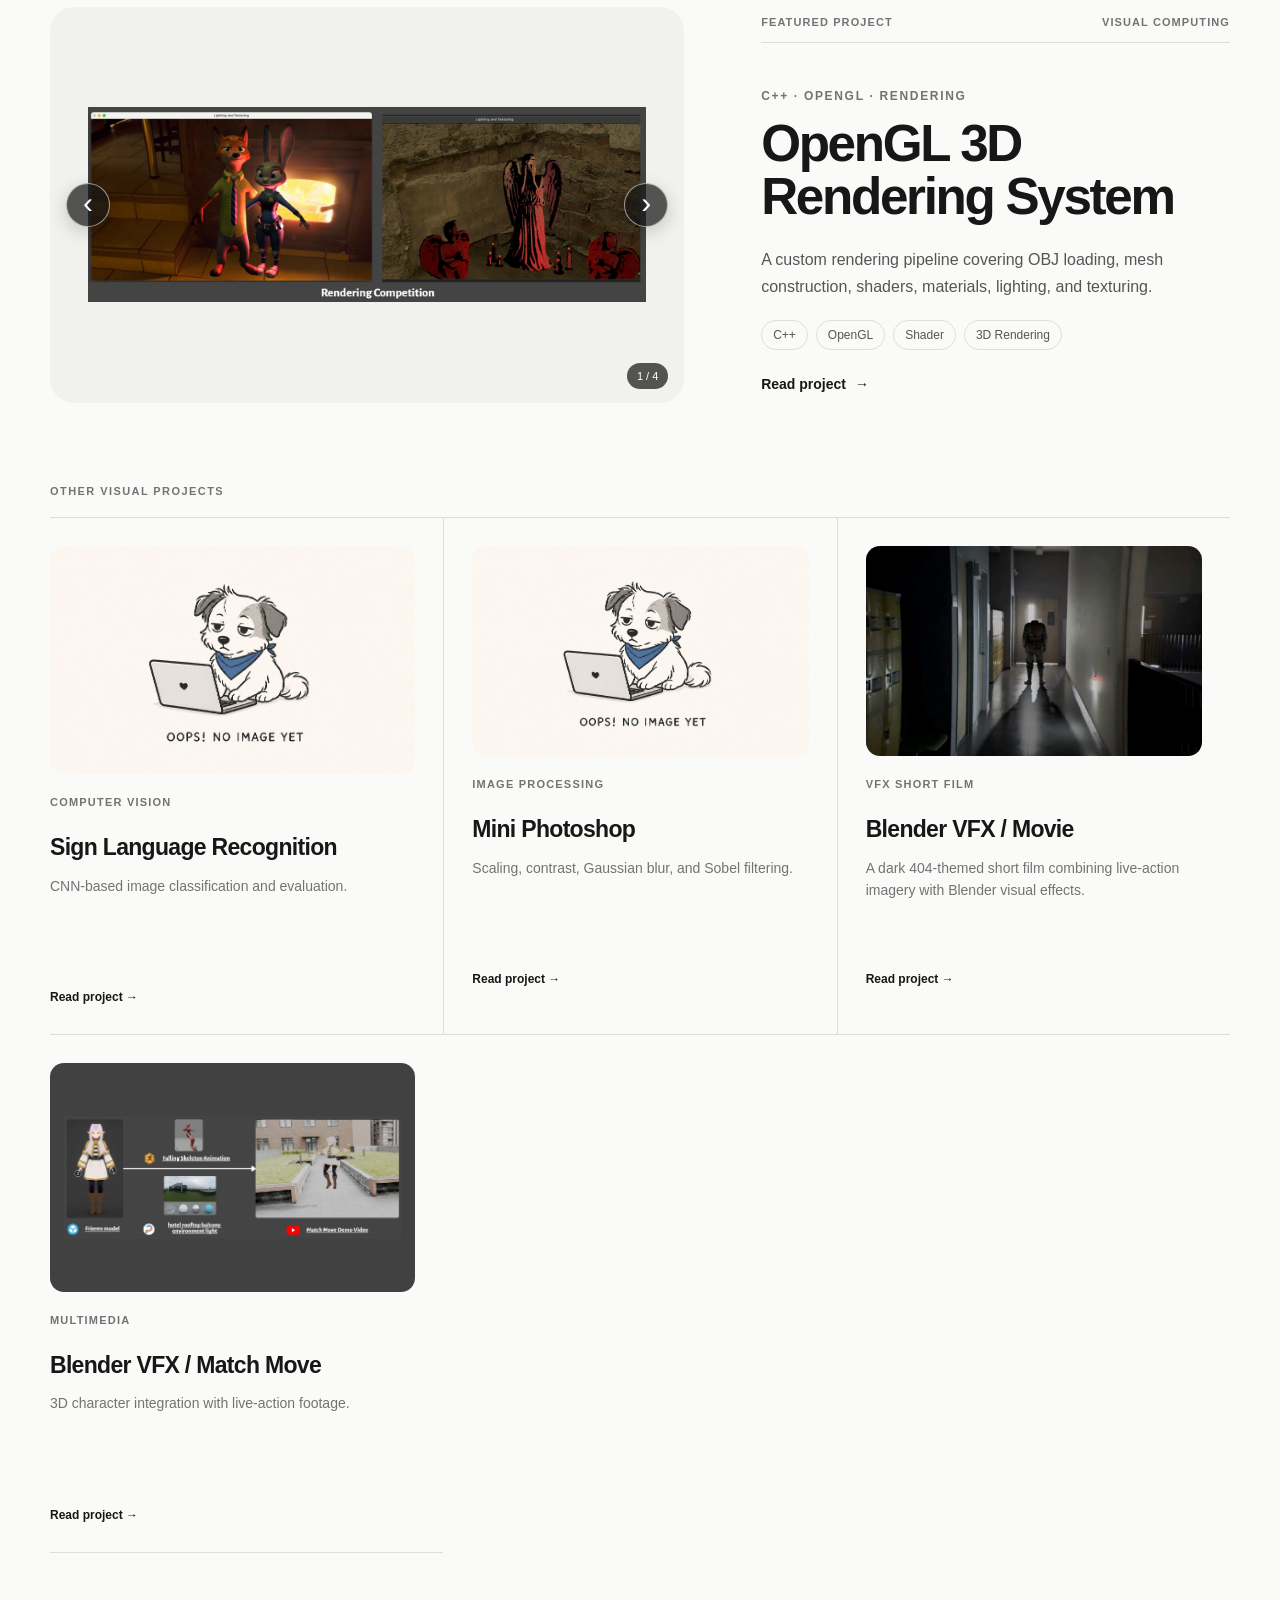
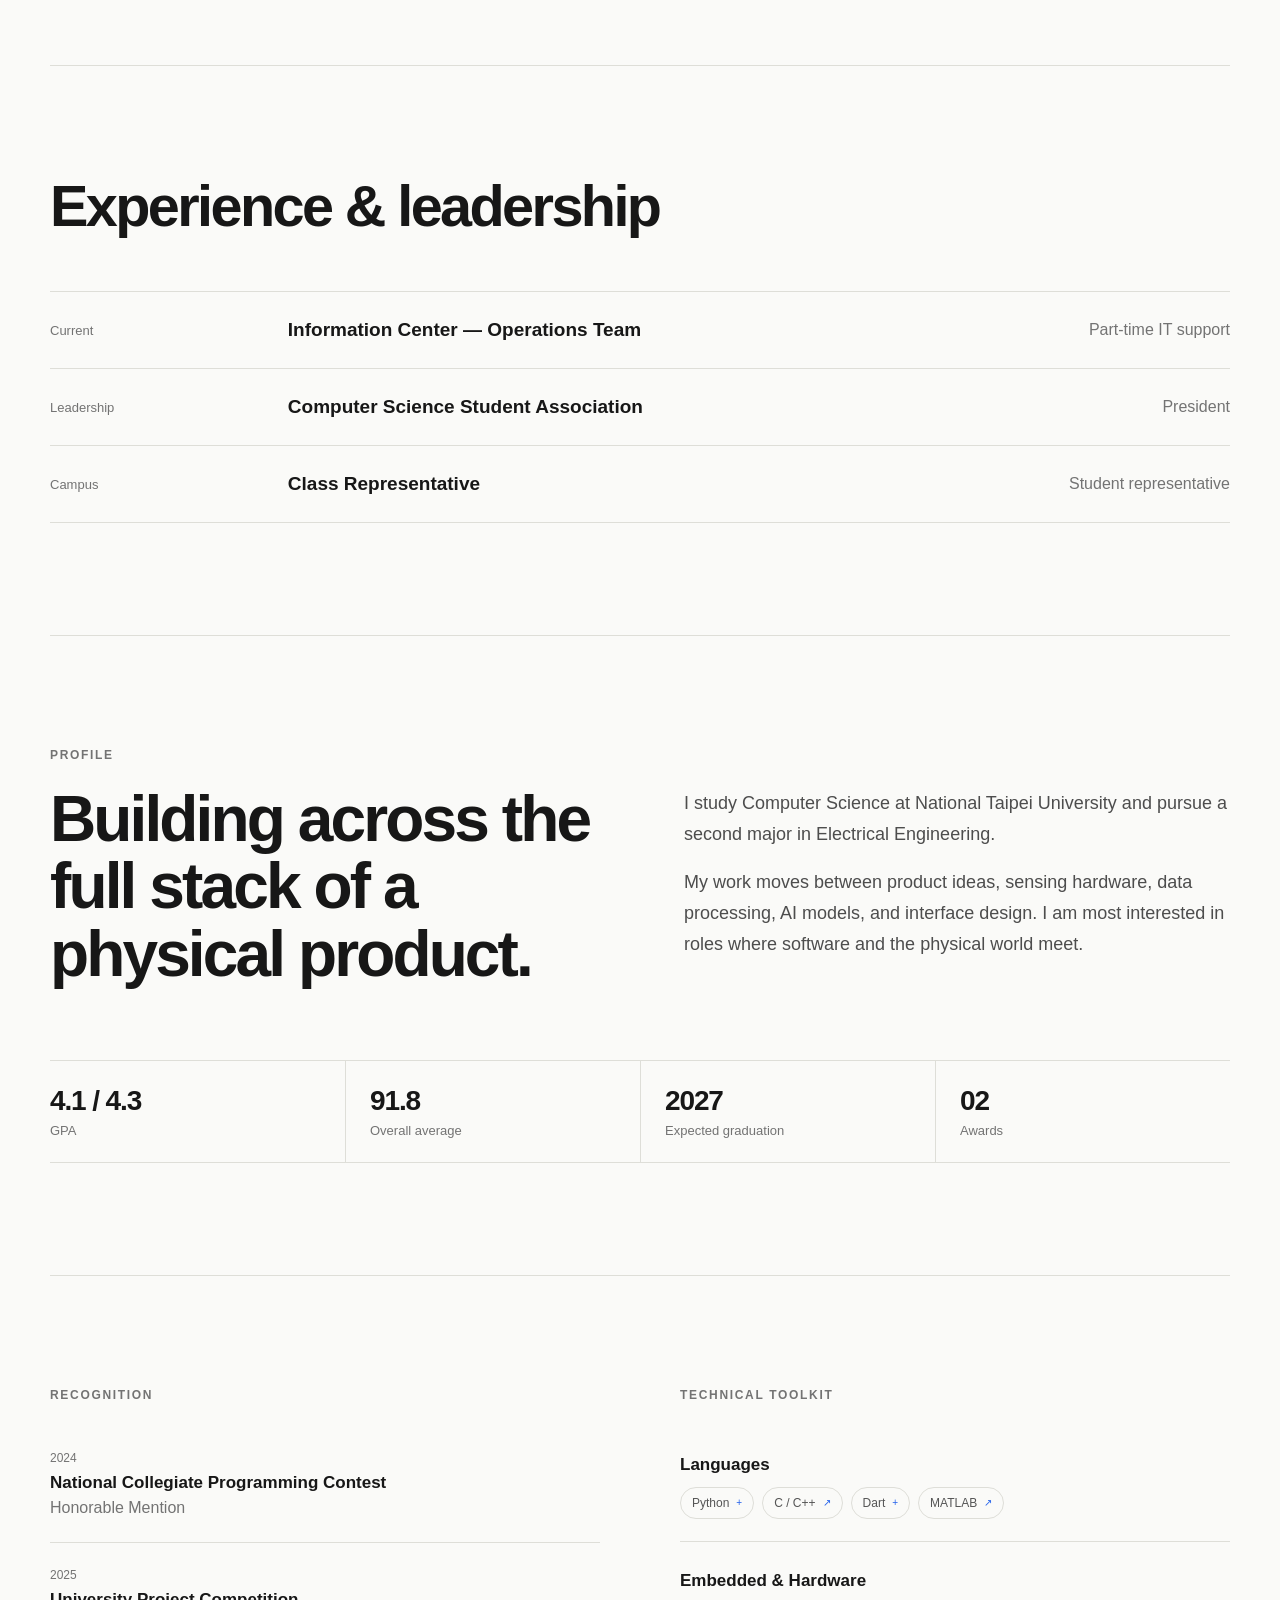
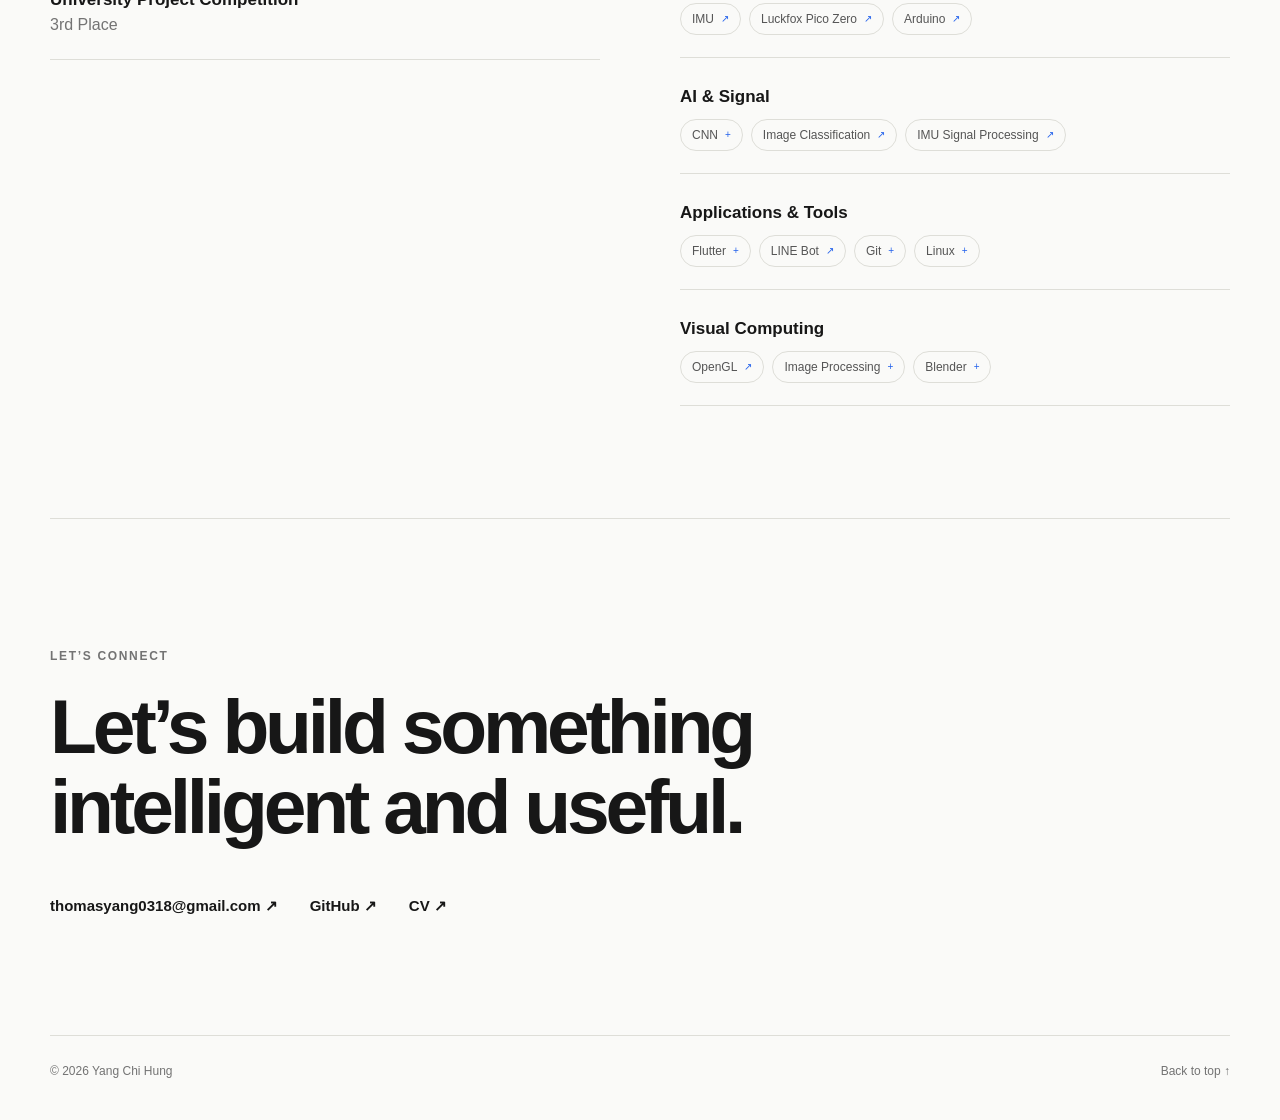
==== commit c379d271: "Add Blender VFX Movie project" ====
--- a/index.html
+++ b/index.html
@@ -199,7 +199,7 @@
   </main>
 
   <footer class="footer wrap"><span>© <span id="year"></span> Yang Chi Hung</span><a href="#top">Back to top ↑</a></footer>
-  <script type="module" src="script.js?v=20260827-8"></script>
+  <script type="module" src="script.js?v=20260827-11"></script>
 </body>
 </html>
 
